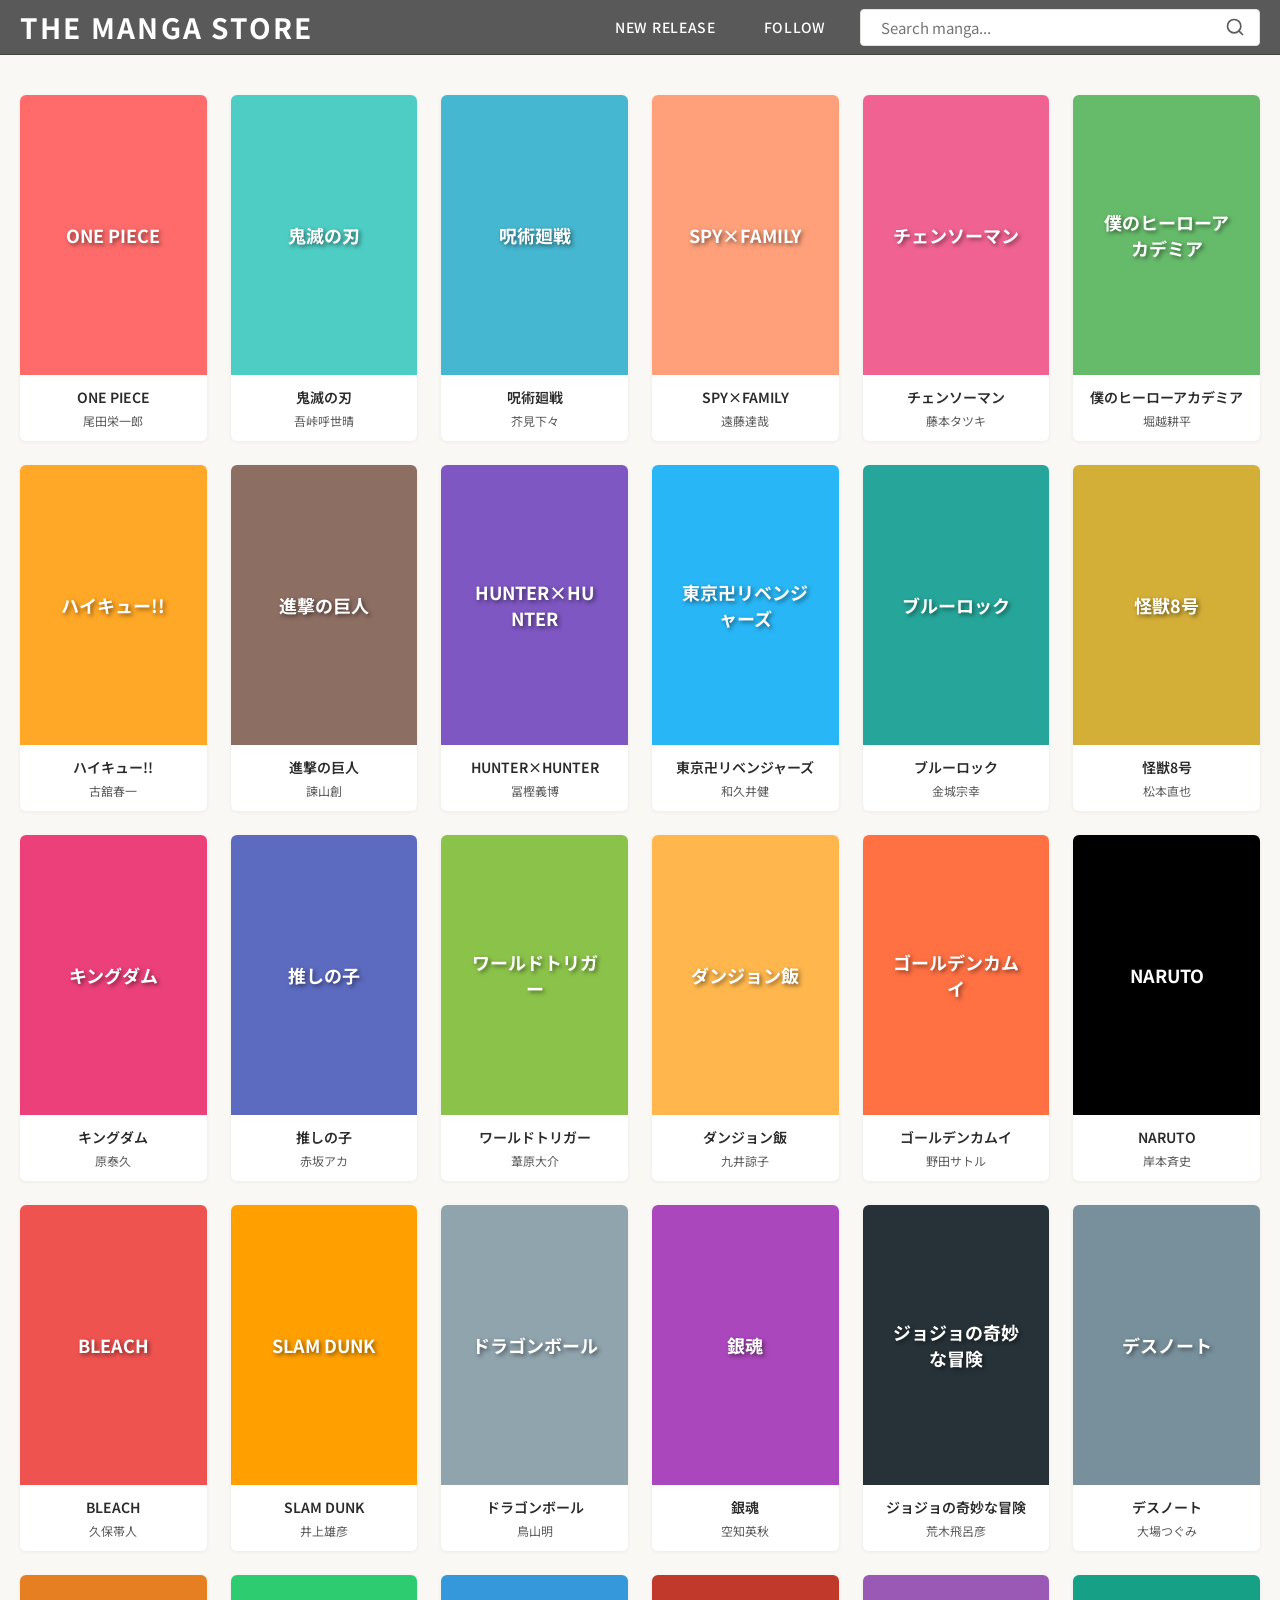
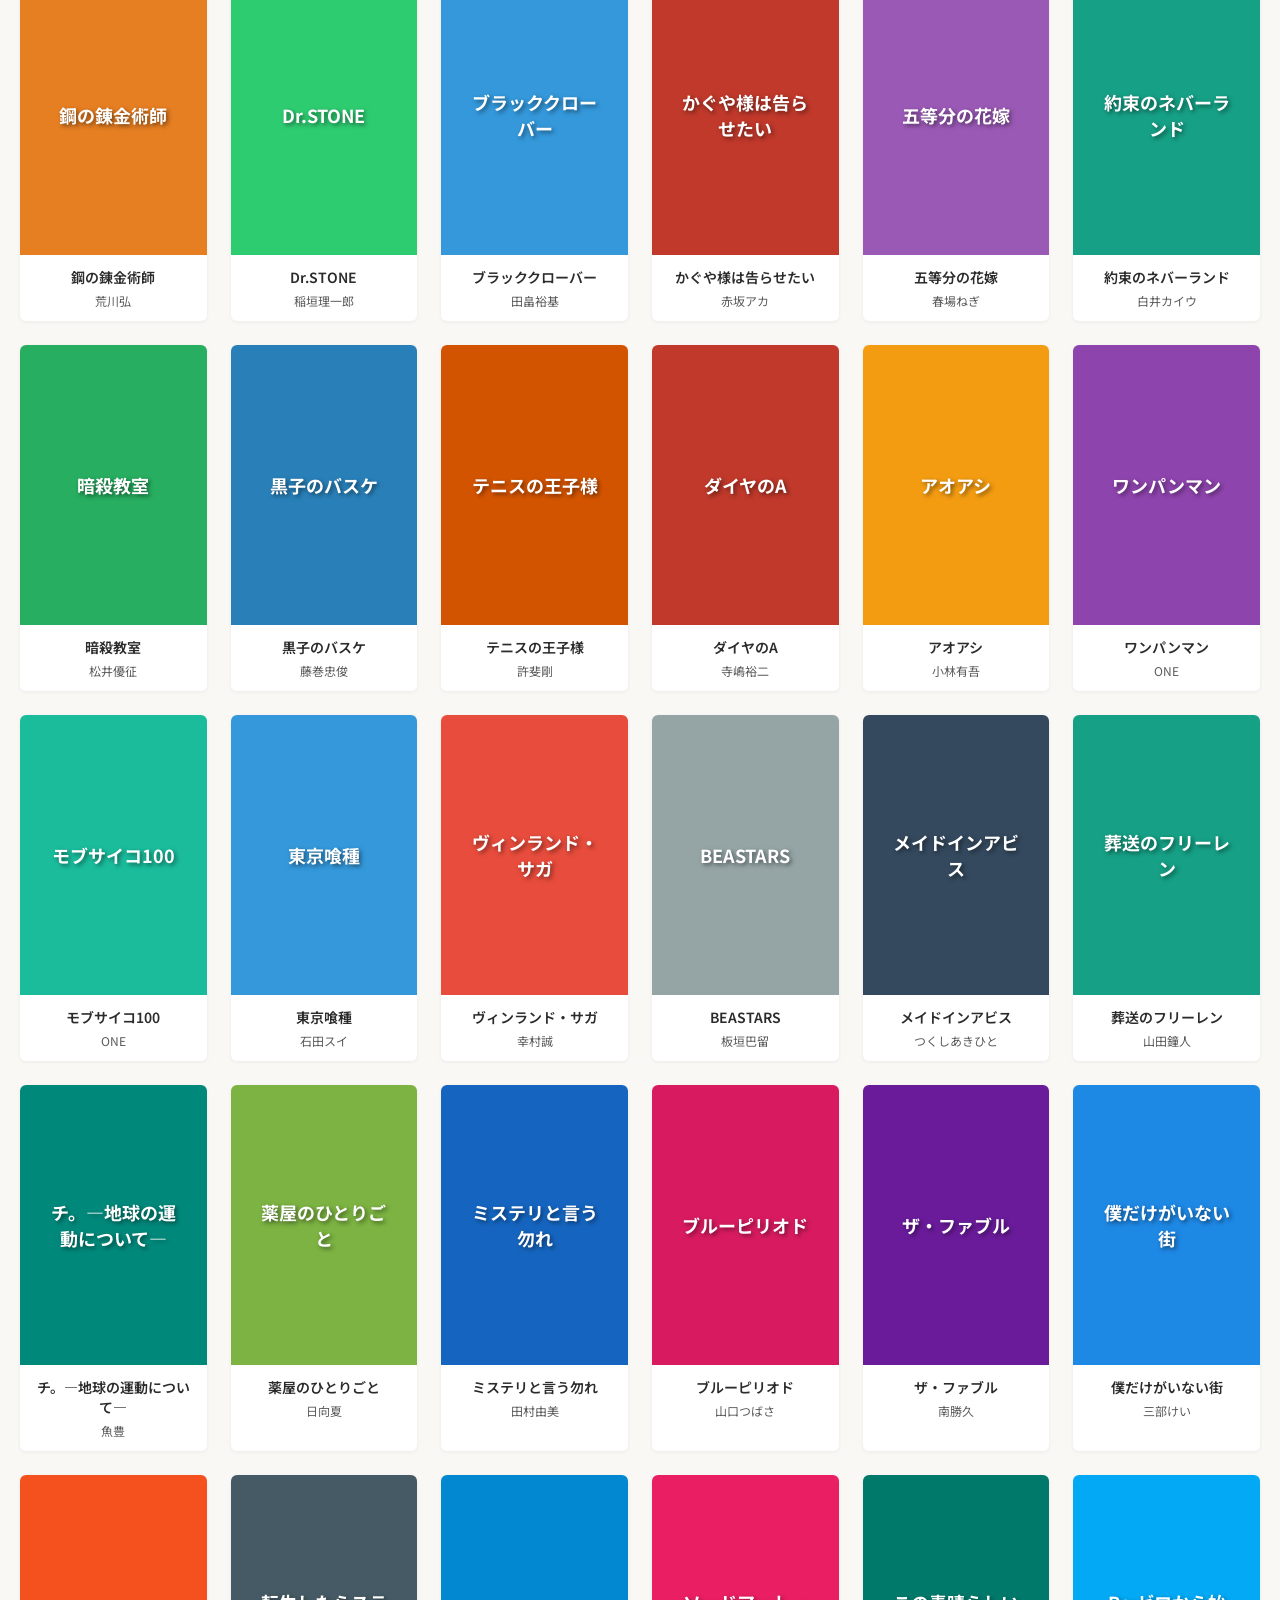
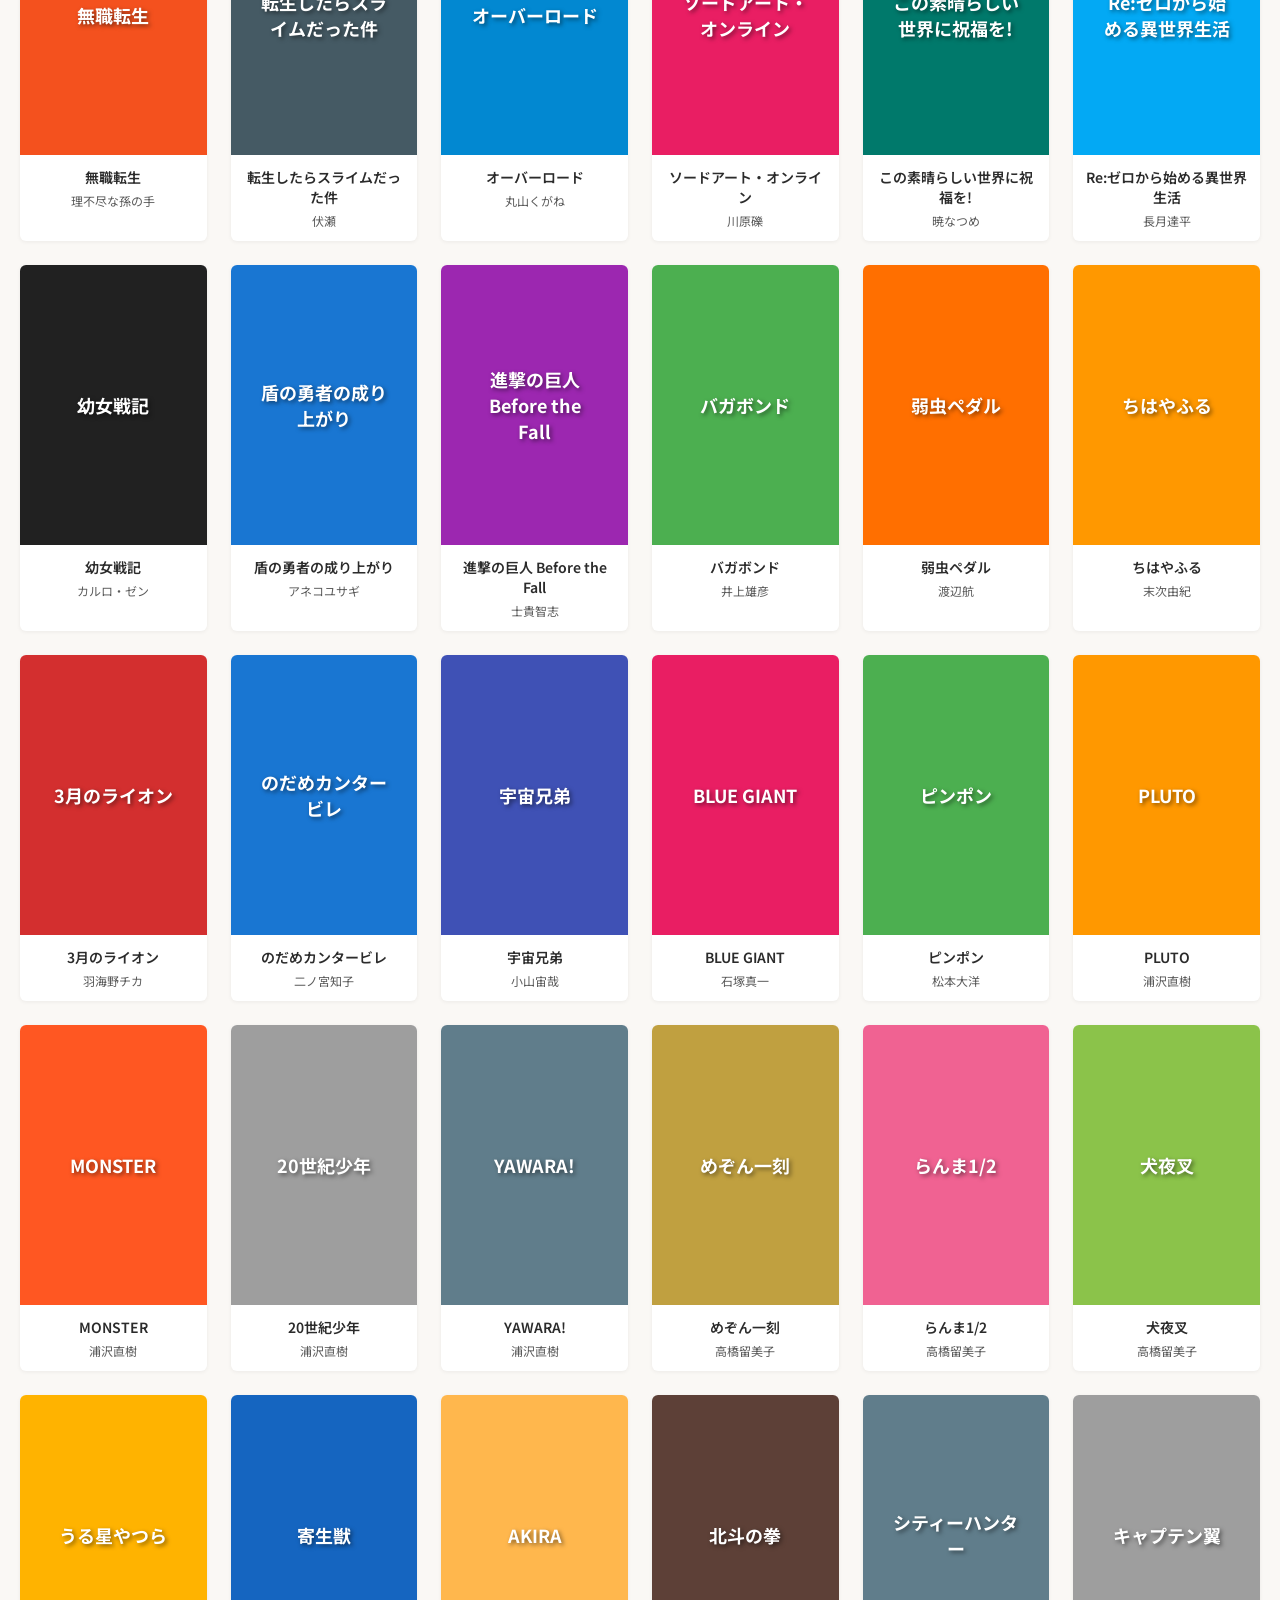
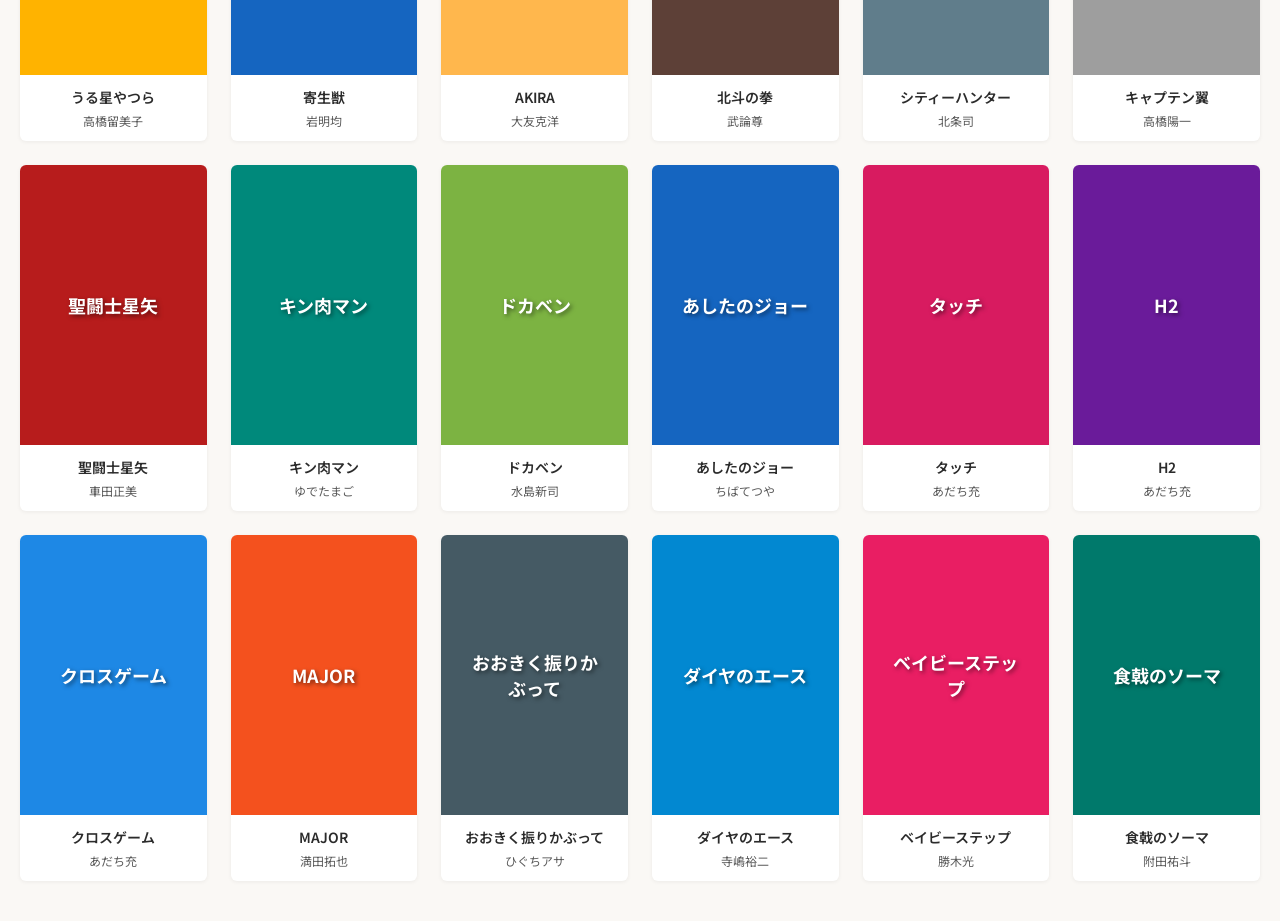
==== index.html @ d0cebe24 "Vercelデプロイ対応 & 楽天ブックスAPI統合 - Vercelサーバーレス関数（api/search.js, api/books.js）で楽天APIプロキシを実装 - rakuten-adap" ====
<!DOCTYPE html>
<html lang="ja">
<head>
    <meta charset="UTF-8">
    <meta name="viewport" content="width=device-width, initial-scale=1.0">
    <title>THE MANGA STORE</title>
    <link rel="icon" type="image/png" href="favicon.png">
    <link rel="preconnect" href="https://fonts.googleapis.com">
    <link rel="preconnect" href="https://fonts.gstatic.com" crossorigin>
    <link href="https://fonts.googleapis.com/css2?family=Inter:wght@400;500;600;700&family=Playfair+Display:wght@400;600;700&family=Crimson+Pro:wght@400;600;700&family=Noto+Sans+JP:wght@300;400;500;700&display=swap" rel="stylesheet">
    <link rel="stylesheet" href="style.css">
    <script src="manga-data.js"></script>
    <script src="rakuten-adapter.js"></script>
    <script src="script.js"></script>
</head>
<body>
    <!-- ヘッダー -->
    <header>
        <div class="header-container">
            <h1>THE MANGA STORE</h1>
            <nav class="header-nav">
                <a href="new-releases.html" class="nav-link">New Release</a>
                <a href="follow.html" class="nav-link follow-link">Follow</a>
            </nav>
            <div class="search-box">
                <input type="text" placeholder="Search manga...">
                <button class="search-icon" aria-label="検索">
                    <svg xmlns="http://www.w3.org/2000/svg" width="20" height="20" viewBox="0 0 24 24" fill="none" stroke="currentColor" stroke-width="2" stroke-linecap="round" stroke-linejoin="round">
                        <circle cx="11" cy="11" r="8"></circle>
                        <path d="m21 21-4.35-4.35"></path>
                    </svg>
                </button>
            </div>
        </div>
    </header>

    <!-- メインコンテンツ -->
    <main>
        <div class="manga-grid">
            <!-- JavaScriptで動的に漫画が表示されます -->
        </div>
        <div id="pagination" class="pagination" style="display: none;">
            <!-- JavaScriptで動的に生成 -->
        </div>
    </main>
</body>
</html>
---- style.css ----
/* アルファベットのみInter/Crimson Pro、数字・日本語はNoto Sans JP */
@font-face {
    font-family: 'Inter-Alpha';
    src: local('Inter');
    unicode-range: U+0041-005A, U+0061-007A; /* A-Z, a-z */
}

@font-face {
    font-family: 'CrimsonPro-Alpha';
    src: local('Crimson Pro');
    unicode-range: U+0041-005A, U+0061-007A; /* A-Z, a-z */
}

/* === CSS Variables === */
:root {
    --color-header: #595959;
    --color-bg: #FAF8F5;
    --color-card: #FFFFFF;
    --color-text: #2B2B2B;
    --color-text-sub: #5A5A5A;
    --color-link: #366251;
    --color-border: #E5E1DC;
    --color-heart: #9B6B6B;
    --color-rakuten: #8B6B5C;
    --color-amazon: #A68A6F;
    --color-badge: #9B6B6B;
    --font-logo: 'Playfair Display', serif;
    --font-heading: 'CrimsonPro-Alpha', 'Noto Sans JP', serif;
    --font-body: 'Noto Sans JP', 'Hiragino Sans', 'Meiryo', sans-serif;
}

* {
    margin: 0;
    padding: 0;
    box-sizing: border-box;
}

body {
    font-family: var(--font-body);
    background-color: var(--color-bg);
    color: var(--color-text);
}

/* ヘッダー */
header {
    background-color: var(--color-header);
    padding: 7px 0;
    box-shadow: none;
    border-bottom: 1px solid #444;
    position: sticky;
    top: 0;
    z-index: 100;
}

.header-container {
    max-width: 1400px;
    margin: 0 auto;
    padding: 0 20px;
    display: flex;
    align-items: center;
    gap: 20px;
}

header h1 {
    color: white;
    font-size: 28px;
    font-weight: 700;
    margin-right: auto;
    font-family: 'Inter-Alpha', 'Noto Sans JP', sans-serif;
    letter-spacing: 0.08em;
}

header h1 a {
    color: white;
    text-decoration: none;
}

/* ヘッダーナビゲーション */
.header-nav {
    display: flex;
    gap: 20px;
}

.nav-link {
    color: white;
    text-decoration: none;
    padding: 6px 14px;
    border-radius: 4px;
    transition: all 0.3s;
    font-size: 14px;
    font-weight: 500;
    letter-spacing: 0.05em;
    font-family: 'Inter-Alpha', 'Noto Sans JP', sans-serif;
    text-transform: uppercase;
}

.nav-link:hover {
    color: white;
    opacity: 0.7;
}

/* 検索ボックス */
.search-box {
    position: relative;
    display: flex;
    align-items: center;
}

.search-box input {
    padding: 7px 45px 7px 20px;
    width: 400px;
    border: 1px solid var(--color-border);
    border-radius: 4px;
    font-size: 15px;
    font-family: 'Inter-Alpha', 'Noto Sans JP', sans-serif;
    background-color: var(--color-card);
    transition: border-color 0.3s;
}

.search-box input:focus {
    outline: none;
    border-color: var(--color-header);
}

.search-box .search-icon {
    position: absolute;
    right: 10px;
    background: transparent;
    border: none;
    cursor: pointer;
    padding: 5px;
    display: flex;
    align-items: center;
    justify-content: center;
    transition: opacity 0.3s;
}

.search-box .search-icon:hover {
    opacity: 0.7;
}

.search-box .search-icon svg {
    stroke: var(--color-text-sub);
}

/* メインコンテンツ */
main {
    max-width: 1400px;
    margin: 40px auto;
    padding: 0 20px;
}

/* 漫画グリッド */
.manga-grid {
    display: grid;
    grid-template-columns: repeat(6, 1fr);
    gap: 24px;
}

.manga-item {
    overflow: hidden;
    transition: transform 0.3s, box-shadow 0.3s;
    cursor: pointer;
    background-color: var(--color-card);
    border-radius: 6px;
    box-shadow: 0 1px 4px rgba(0,0,0,0.06);
}

.manga-item:hover {
    transform: translateY(-4px);
    box-shadow: 0 8px 24px rgba(0,0,0,0.1);
}

.manga-item img {
    width: 100%;
    height: 280px;
    object-fit: cover;
    display: block;
}

.manga-placeholder {
    width: 100%;
    height: 280px;
    display: flex;
    align-items: center;
    justify-content: center;
    position: relative;
    overflow: hidden;
}

.manga-placeholder {
    background: linear-gradient(135deg, var(--bg-color) 0%, var(--bg-color) 100%);
}

.manga-placeholder-text {
    color: white;
    font-size: 18px;
    font-weight: bold;
    text-align: center;
    padding: 20px;
    text-shadow: 2px 2px 4px rgba(0,0,0,0.5);
    word-wrap: break-word;
    max-width: 90%;
}

.manga-item h3 {
    padding: 12px 12px 5px 12px;
    font-size: 14px;
    text-align: center;
    color: var(--color-text);
    margin-bottom: 0;
    font-family: var(--font-heading);
    font-weight: 600;
}

.manga-item .author {
    padding: 0 12px 12px 12px;
    font-size: 12px;
    text-align: center;
    color: var(--color-text-sub);
    margin: 0;
}

/* レスポンシブデザイン */
@media (max-width: 1200px) {
    .manga-grid {
        grid-template-columns: repeat(4, 1fr);
    }
}

@media (max-width: 768px) {
    .manga-grid {
        grid-template-columns: repeat(3, 1fr);
    }

    .search-box input {
        width: 250px;
    }
}

@media (max-width: 480px) {
    .manga-grid {
        grid-template-columns: repeat(2, 1fr);
    }

    .header-container {
        flex-direction: column;
        gap: 15px;
    }

    .search-box {
        width: 100%;
    }

    .search-box input {
        width: 100%;
    }
}

/* スケルトンUI */
.manga-item.skeleton {
    pointer-events: none;
}

.skeleton-image {
    width: 100%;
    height: 280px;
    background: linear-gradient(90deg, #eee 25%, #e0e0e0 50%, #eee 75%);
    background-size: 200% 100%;
    animation: skeleton-loading 1.5s infinite;
}

.skeleton-title {
    height: 16px;
    margin: 12px 12px 8px 12px;
    background: linear-gradient(90deg, #eee 25%, #e0e0e0 50%, #eee 75%);
    background-size: 200% 100%;
    animation: skeleton-loading 1.5s infinite;
    border-radius: 3px;
}

.skeleton-author {
    height: 12px;
    margin: 0 24px 12px 24px;
    background: linear-gradient(90deg, #eee 25%, #e0e0e0 50%, #eee 75%);
    background-size: 200% 100%;
    animation: skeleton-loading 1.5s infinite;
    border-radius: 3px;
}

@keyframes skeleton-loading {
    0% { background-position: 200% 0; }
    100% { background-position: -200% 0; }
}

/* ページネーション */
.pagination {
    display: flex;
    justify-content: center;
    align-items: center;
    gap: 20px;
    margin-top: 40px;
    padding: 20px 0;
}

.page-btn {
    padding: 10px 24px;
    border: 1px solid var(--color-border);
    background-color: var(--color-card);
    color: var(--color-text);
    border-radius: 4px;
    cursor: pointer;
    font-size: 14px;
    font-family: var(--font-body);
    transition: all 0.3s;
}

.page-btn:hover:not(:disabled) {
    background-color: var(--color-header);
    color: white;
    border-color: var(--color-header);
}

.page-btn:disabled {
    opacity: 0.4;
    cursor: not-allowed;
}

.page-info {
    font-size: 14px;
    color: var(--color-text-sub);
    font-weight: 500;
}
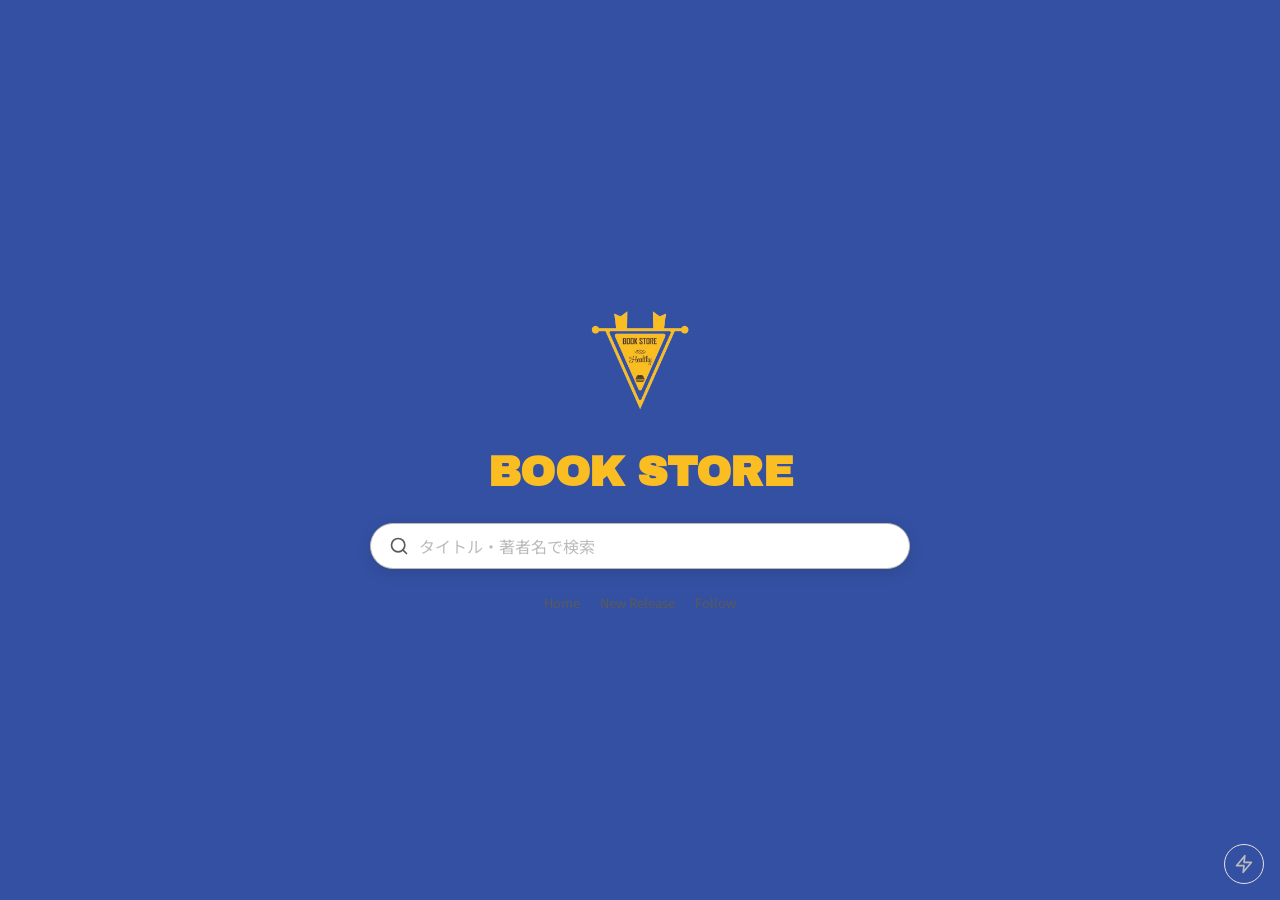
==== commit a0a039ed: "Initial commit: book-site" ====
--- a/index.html
+++ b/index.html
@@ -2,46 +2,61 @@
 <html lang="ja">
 <head>
     <meta charset="UTF-8">
-    <meta name="viewport" content="width=device-width, initial-scale=1.0">
-    <title>THE MANGA STORE</title>
+    <meta name="viewport" content="width=device-width, initial-scale=1.0, maximum-scale=1.0, user-scalable=no">
+    <title>Book Store</title>
     <link rel="icon" type="image/png" href="favicon.png">
+    <link rel="manifest" href="/manifest.json">
+    <meta name="theme-color" content="#FFFFFF">
+    <meta name="apple-mobile-web-app-capable" content="yes">
+    <meta name="apple-mobile-web-app-status-bar-style" content="default">
+    <link rel="apple-touch-icon" href="/favicon.png">
     <link rel="preconnect" href="https://fonts.googleapis.com">
     <link rel="preconnect" href="https://fonts.gstatic.com" crossorigin>
-    <link href="https://fonts.googleapis.com/css2?family=Inter:wght@400;500;600;700&family=Playfair+Display:wght@400;600;700&family=Crimson+Pro:wght@400;600;700&family=Noto+Sans+JP:wght@300;400;500;700&display=swap" rel="stylesheet">
+    <link href="https://fonts.googleapis.com/css2?family=Archivo+Black&family=Inter:wght@400;500;600;700&family=Playfair+Display:wght@400;600;700&family=Crimson+Pro:wght@400;600;700&family=Noto+Sans+JP:wght@300;400;500;700&display=swap" rel="stylesheet">
     <link rel="stylesheet" href="style.css">
-    <script src="manga-data.js"></script>
+    <link rel="stylesheet" href="search.css">
     <script src="rakuten-adapter.js"></script>
-    <script src="script.js"></script>
+    <script src="lightning.js" defer></script>
+    <script src="search.js" defer></script>
 </head>
 <body>
-    <!-- ヘッダー -->
-    <header>
-        <div class="header-container">
-            <h1>THE MANGA STORE</h1>
-            <nav class="header-nav">
-                <a href="new-releases.html" class="nav-link">New Release</a>
-                <a href="follow.html" class="nav-link follow-link">Follow</a>
-            </nav>
-            <div class="search-box">
-                <input type="text" placeholder="Search manga...">
-                <button class="search-icon" aria-label="検索">
-                    <svg xmlns="http://www.w3.org/2000/svg" width="20" height="20" viewBox="0 0 24 24" fill="none" stroke="currentColor" stroke-width="2" stroke-linecap="round" stroke-linejoin="round">
-                        <circle cx="11" cy="11" r="8"></circle>
-                        <path d="m21 21-4.35-4.35"></path>
+    <div class="search-page" id="searchPage">
+        <!-- 雷オンオフボタン -->
+        <button id="lightningToggle" class="lightning-toggle" aria-label="雷エフェクト切替">
+            <svg width="20" height="20" viewBox="0 0 24 24" fill="none" stroke="currentColor" stroke-width="2" stroke-linecap="round" stroke-linejoin="round"><polygon points="13 2 3 14 12 14 11 22 21 10 12 10 13 2"/></svg>
+        </button>
+        <!-- 雷エフェクト -->
+        <canvas id="lightningCanvas" class="lightning-canvas"></canvas>
+        <!-- 中央ロゴ・検索エリア -->
+        <div class="search-center" id="searchCenter">
+            <a href="home.html" class="search-logo">
+                <img src="logo-top.png" alt="Book Store Logo">
+            </a>
+            <h1 class="search-title">Book Store</h1>
+            <form class="search-form" id="searchForm" autocomplete="off">
+                <div class="search-bar">
+                    <svg class="search-icon" width="20" height="20" viewBox="0 0 24 24" fill="none" stroke="currentColor" stroke-width="2" stroke-linecap="round" stroke-linejoin="round">
+                        <circle cx="11" cy="11" r="8"/><line x1="21" y1="21" x2="16.65" y2="16.65"/>
                     </svg>
-                </button>
+                    <input type="text" id="searchInput" placeholder="タイトル・著者名で検索" autofocus>
+                    <button type="button" class="search-clear" id="searchClear" hidden>&times;</button>
+                </div>
+            </form>
+            <div class="search-nav">
+                <a href="home.html">Home</a>
+                <a href="new-releases.html">New Release</a>
+                <a href="follow.html">Follow</a>
             </div>
         </div>
-    </header>
 
-    <!-- メインコンテンツ -->
-    <main>
-        <div class="manga-grid">
-            <!-- JavaScriptで動的に漫画が表示されます -->
+        <!-- 検索結果エリア -->
+        <div class="search-results" id="searchResults" hidden>
+            <div class="results-info" id="resultsInfo"></div>
+            <div class="book-grid" id="resultsGrid"></div>
+            <div class="results-loading" id="resultsLoading" hidden>
+                <div class="spinner"></div>
+            </div>
         </div>
-        <div id="pagination" class="pagination" style="display: none;">
-            <!-- JavaScriptで動的に生成 -->
-        </div>
-    </main>
+    </div>
 </body>
 </html>
--- a/style.css
+++ b/style.css
@@ -13,8 +13,8 @@
 
 /* === CSS Variables === */
 :root {
-    --color-header: #595959;
-    --color-bg: #FAF8F5;
+    --color-header: #FFFFFF;
+    --color-bg: #FFFFFF;
     --color-card: #FFFFFF;
     --color-text: #2B2B2B;
     --color-text-sub: #5A5A5A;
@@ -46,7 +46,7 @@
     background-color: var(--color-header);
     padding: 7px 0;
     box-shadow: none;
-    border-bottom: 1px solid #444;
+    border-bottom: none;
     position: sticky;
     top: 0;
     z-index: 100;
@@ -61,42 +61,77 @@
     gap: 20px;
 }
 
+
+.header-logo {
+    display: flex;
+    align-items: center;
+    flex-shrink: 0;
+    margin-right: -14px;
+}
+
+/* ヘッダーロゴ（位置調整は.header-container直後で定義） */
+
+.header-logo-img {
+    height: 28px;
+    width: 28px;
+    object-fit: contain;
+    border-radius: 0;
+}
+
 header h1 {
-    color: white;
+    color: #3450A2;
     font-size: 28px;
-    font-weight: 700;
+    font-weight: 900;
     margin-right: auto;
-    font-family: 'Inter-Alpha', 'Noto Sans JP', sans-serif;
-    letter-spacing: 0.08em;
+    font-family: 'Archivo Black', 'Inter', 'Noto Sans JP', sans-serif;
+    letter-spacing: -0.01em;
+    text-transform: uppercase;
+    position: relative;
+    top: -2px;
 }
 
 header h1 a {
-    color: white;
+    color: #3450A2;
     text-decoration: none;
 }
 
 /* ヘッダーナビゲーション */
 .header-nav {
     display: flex;
-    gap: 20px;
+    gap: 4px;
 }
 
 .nav-link {
-    color: white;
+    display: inline-flex;
+    align-items: center;
+    gap: 5px;
+    color: #2B2B2B;
     text-decoration: none;
     padding: 6px 14px;
-    border-radius: 4px;
-    transition: all 0.3s;
-    font-size: 14px;
+    border-radius: 6px;
+    border: none;
+    transition: all 0.2s ease;
+    font-size: 13px;
     font-weight: 500;
-    letter-spacing: 0.05em;
+    letter-spacing: 0.02em;
     font-family: 'Inter-Alpha', 'Noto Sans JP', sans-serif;
     text-transform: uppercase;
+    background: transparent;
+    position: relative;
 }
 
 .nav-link:hover {
-    color: white;
-    opacity: 0.7;
+    color: #2B2B2B;
+    background: #F0EEEB;
+}
+
+.nav-link svg {
+    opacity: 0.75;
+    transition: opacity 0.2s ease;
+}
+
+.nav-link:hover svg {
+    opacity: 0.85;
 }
 
 /* 検索ボックス */
@@ -108,7 +143,7 @@
 
 .search-box input {
     padding: 7px 45px 7px 20px;
-    width: 400px;
+    width: 300px;
     border: 1px solid var(--color-border);
     border-radius: 4px;
     font-size: 15px;
@@ -119,7 +154,7 @@
 
 .search-box input:focus {
     outline: none;
-    border-color: var(--color-header);
+    border-color: var(--color-text);
 }
 
 .search-box .search-icon {
@@ -143,42 +178,162 @@
     stroke: var(--color-text-sub);
 }
 
+/* メインレイアウト（サイドバー + コンテンツ） */
+.main-layout {
+    max-width: 1400px;
+    margin: 0 auto;
+    padding: 32px 20px;
+    display: flex;
+    gap: 36px;
+}
+
+/* サイドバー */
+.sidebar {
+    width: 192px;
+    flex-shrink: 0;
+    position: sticky;
+    top: 64px;
+    align-self: flex-start;
+    max-height: calc(100vh - 80px);
+    overflow-y: auto;
+    padding: 8px 0;
+}
+
+.sidebar-nav {
+    display: flex;
+    flex-direction: column;
+    gap: 8px;
+}
+
+.sidebar-section {
+    padding-bottom: 8px;
+}
+
+.sidebar-section + .sidebar-section {
+    padding-top: 8px;
+    border-top: 1px solid var(--color-border);
+}
+
+.sidebar-heading {
+    display: flex;
+    align-items: center;
+    gap: 6px;
+    font-size: 10px;
+    font-weight: 600;
+    color: #2B2B2B;
+    text-transform: uppercase;
+    letter-spacing: 0.12em;
+    margin-bottom: 6px;
+    padding: 0 10px;
+    font-family: 'Archivo Black', 'Inter', 'Noto Sans JP', sans-serif;
+}
+
+.sidebar-heading svg {
+    display: none;
+}
+
+.sidebar-list {
+    list-style: none;
+    display: flex;
+    flex-direction: column;
+    gap: 1px;
+}
+
+.sidebar-link {
+    display: flex;
+    align-items: center;
+    gap: 8px;
+    padding: 8px 10px;
+    color: #2B2B2B;
+    text-decoration: none;
+    font-size: 13px;
+    font-weight: 400;
+    border-radius: 6px;
+    transition: all 0.15s ease;
+    position: relative;
+}
+
+.sidebar-link svg {
+    display: none;
+}
+
+.sidebar-link:hover {
+    background-color: rgba(0, 0, 0, 0.035);
+    color: var(--color-text);
+}
+
+.sidebar-link:hover svg {
+    opacity: 0.7;
+}
+
+.sidebar-link.active {
+    background-color: var(--color-text);
+    color: #fff;
+    font-weight: 500;
+}
+
+.sidebar-link.active svg {
+    opacity: 0.9;
+    stroke: #fff;
+}
+
+.sidebar-link.active .sidebar-dot {
+    box-shadow: 0 0 0 2px rgba(255,255,255,0.3);
+}
+
+/* 出版社カラードット */
+.sidebar-dot {
+    width: 8px;
+    height: 8px;
+    border-radius: 50%;
+    background-color: var(--dot-color);
+    flex-shrink: 0;
+    transition: transform 0.15s ease;
+}
+
+.sidebar-link:hover .sidebar-dot {
+    transform: scale(1.25);
+}
+
 /* メインコンテンツ */
 main {
-    max-width: 1400px;
-    margin: 40px auto;
-    padding: 0 20px;
+    flex: 1;
+    min-width: 0;
 }
 
 /* 漫画グリッド */
-.manga-grid {
+.book-grid {
     display: grid;
     grid-template-columns: repeat(6, 1fr);
-    gap: 24px;
-}
-
-.manga-item {
+    gap: 40px 24px;
+}
+
+.book-item {
     overflow: hidden;
     transition: transform 0.3s, box-shadow 0.3s;
     cursor: pointer;
     background-color: var(--color-card);
     border-radius: 6px;
     box-shadow: 0 1px 4px rgba(0,0,0,0.06);
-}
-
-.manga-item:hover {
+    display: flex;
+    flex-direction: column;
+}
+
+.book-item:hover {
     transform: translateY(-4px);
     box-shadow: 0 8px 24px rgba(0,0,0,0.1);
 }
 
-.manga-item img {
+.book-item img {
     width: 100%;
-    height: 280px;
-    object-fit: cover;
+    height: 240px;
+    object-fit: contain;
+    object-position: bottom;
     display: block;
-}
-
-.manga-placeholder {
+    flex-shrink: 0;
+}
+
+.book-placeholder {
     width: 100%;
     height: 280px;
     display: flex;
@@ -188,11 +343,11 @@
     overflow: hidden;
 }
 
-.manga-placeholder {
+.book-placeholder {
     background: linear-gradient(135deg, var(--bg-color) 0%, var(--bg-color) 100%);
 }
 
-.manga-placeholder-text {
+.book-placeholder-text {
     color: white;
     font-size: 18px;
     font-weight: bold;
@@ -203,18 +358,61 @@
     max-width: 90%;
 }
 
-.manga-item h3 {
-    padding: 12px 12px 5px 12px;
+/* 表紙画像がない場合のデザインプレースホルダー */
+.book-cover-placeholder {
+    width: 100%;
+    position: relative;
+    display: flex;
+    align-items: center;
+    justify-content: center;
+    overflow: hidden;
+    border-bottom: 1px solid rgba(0,0,0,0.08);
+}
+
+.book-cover-placeholder .cover-spine {
+    position: absolute;
+    left: 0;
+    top: 0;
+    bottom: 0;
+    width: 6px;
+    background: rgba(0,0,0,0.2);
+}
+
+.book-cover-placeholder .cover-content {
+    padding: 24px 16px;
+    text-align: center;
+    z-index: 1;
+}
+
+.book-cover-placeholder .cover-title {
+    color: white;
+    font-size: 16px;
+    font-weight: 700;
+    line-height: 1.5;
+    text-shadow: 1px 1px 3px rgba(0,0,0,0.4);
+    word-break: break-word;
+    font-family: var(--font-heading);
+}
+
+.book-cover-placeholder .cover-author {
+    color: rgba(255,255,255,0.85);
+    font-size: 12px;
+    margin-top: 10px;
+    text-shadow: 1px 1px 2px rgba(0,0,0,0.3);
+}
+
+.book-item h3 {
+    padding: 4px 8px 2px 8px;
     font-size: 14px;
+    font-weight: 400;
     text-align: center;
     color: var(--color-text);
     margin-bottom: 0;
     font-family: var(--font-heading);
-    font-weight: 600;
-}
-
-.manga-item .author {
-    padding: 0 12px 12px 12px;
+}
+
+.book-item .author {
+    padding: 0 8px 6px 8px;
     font-size: 12px;
     text-align: center;
     color: var(--color-text-sub);
@@ -223,33 +421,80 @@
 
 /* レスポンシブデザイン */
 @media (max-width: 1200px) {
-    .manga-grid {
+    .book-grid {
         grid-template-columns: repeat(4, 1fr);
     }
 }
 
+@media (max-width: 900px) {
+    .book-grid {
+        grid-template-columns: repeat(3, 1fr);
+    }
+
+    .sidebar {
+        width: 160px;
+    }
+}
+
 @media (max-width: 768px) {
-    .manga-grid {
+    .book-grid {
         grid-template-columns: repeat(3, 1fr);
+        gap: 12px;
+    }
+
+    .book-item img {
+        height: auto;
+        object-fit: cover;
+        object-position: center;
+    }
+
+    .book-placeholder,
+    .book-cover-placeholder {
+        height: auto;
+        aspect-ratio: 2 / 3;
+    }
+
+    .skeleton-image {
+        height: auto;
+        aspect-ratio: 2 / 3;
     }
 
     .search-box input {
         width: 250px;
     }
+
+    .sidebar {
+        display: none;
+    }
+
+    .main-layout {
+        padding: 24px 16px;
+    }
 }
 
 @media (max-width: 480px) {
-    .manga-grid {
-        grid-template-columns: repeat(2, 1fr);
-    }
-
     .header-container {
-        flex-direction: column;
-        gap: 15px;
+        flex-wrap: wrap;
+        gap: 8px;
+        padding: 0 12px;
+    }
+
+    header h1 {
+        display: none;
+    }
+
+    .header-nav {
+        margin-left: auto;
+    }
+
+    .nav-link {
+        font-size: 11px;
+        padding: 4px 8px;
     }
 
     .search-box {
         width: 100%;
+        order: 10;
     }
 
     .search-box input {
@@ -258,7 +503,7 @@
 }
 
 /* スケルトンUI */
-.manga-item.skeleton {
+.book-item.skeleton {
     pointer-events: none;
 }
 
@@ -291,6 +536,135 @@
 @keyframes skeleton-loading {
     0% { background-position: 200% 0; }
     100% { background-position: -200% 0; }
+}
+
+/* 売れ筋ランキングセクション */
+.ranking-section {
+    padding: 32px 24px;
+    margin: 16px -24px;
+    background: transparent;
+    border-top: 1px solid var(--color-border);
+    border-bottom: 1px solid var(--color-border);
+}
+
+.ranking-header {
+    margin-bottom: 20px;
+}
+
+.ranking-title {
+    font-size: 18px;
+    font-weight: 700;
+    color: var(--color-text);
+    font-family: var(--font-heading);
+    letter-spacing: 0.02em;
+}
+
+.ranking-grid {
+    display: grid;
+    grid-template-columns: repeat(5, 1fr);
+    gap: 24px;
+}
+
+.ranking-item {
+    cursor: pointer;
+    display: flex;
+    flex-direction: column;
+    position: relative;
+}
+
+.ranking-item:hover .ranking-card {
+    transform: translateY(-3px);
+}
+
+.ranking-card {
+    background: transparent;
+    overflow: hidden;
+    display: flex;
+    flex-direction: column;
+    transition: transform 0.2s ease;
+}
+
+.ranking-number {
+    position: absolute;
+    left: 0;
+    top: 0;
+    font-size: 32px;
+    font-weight: 400;
+    color: #fff;
+    line-height: 1;
+    font-family: 'Bebas Neue', sans-serif;
+    user-select: none;
+    background: rgba(0, 0, 0, 0.55);
+    padding: 4px 8px;
+    border-radius: 4px 0 6px 0;
+    z-index: 1;
+}
+
+.ranking-card img {
+    width: 100%;
+    height: 240px;
+    object-fit: contain;
+    object-position: bottom;
+    display: block;
+    flex-shrink: 0;
+    border-radius: 4px;
+}
+
+.ranking-card .book-cover-placeholder {
+    height: 240px;
+    border-radius: 4px;
+}
+
+.ranking-card h3 {
+    padding: 8px 4px 2px 4px;
+    font-size: 13px;
+    font-weight: 400;
+    text-align: center;
+    color: var(--color-text);
+    font-family: var(--font-body);
+    line-height: 1.4;
+}
+
+.ranking-card .author {
+    padding: 0 8px 6px 8px;
+    font-size: 12px;
+    text-align: center;
+    color: var(--color-text-sub);
+    margin: 0;
+}
+
+@media (max-width: 900px) {
+    .ranking-grid {
+        grid-template-columns: repeat(3, 1fr);
+    }
+
+    /* 4位・5位を非表示 */
+    .ranking-item:nth-child(n+4) {
+        display: none;
+    }
+}
+
+@media (max-width: 480px) {
+    .ranking-grid {
+        grid-template-columns: repeat(3, 1fr);
+        gap: 12px;
+    }
+
+    .ranking-card img {
+        height: auto;
+        aspect-ratio: 2 / 3;
+        object-fit: cover;
+        object-position: center;
+    }
+
+    .ranking-card .book-cover-placeholder {
+        height: auto;
+        aspect-ratio: 2 / 3;
+    }
+
+    .ranking-number {
+        font-size: 26px;
+    }
 }
 
 /* ページネーション */
@@ -316,9 +690,9 @@
 }
 
 .page-btn:hover:not(:disabled) {
-    background-color: var(--color-header);
+    background-color: var(--color-text);
     color: white;
-    border-color: var(--color-header);
+    border-color: var(--color-text);
 }
 
 .page-btn:disabled {
@@ -331,3 +705,63 @@
     color: var(--color-text-sub);
     font-weight: 500;
 }
+
+/* ボトムナビゲーション（アプリ用） */
+.bottom-nav {
+    display: none;
+}
+
+@media (max-width: 1024px) {
+    .bottom-nav {
+        display: flex;
+        position: fixed;
+        bottom: 0;
+        left: 0;
+        right: 0;
+        background: var(--color-header);
+        border-top: 1px solid var(--color-border);
+        z-index: 200;
+        padding: 6px 0;
+        padding-bottom: max(6px, env(safe-area-inset-bottom));
+        justify-content: space-around;
+        align-items: center;
+    }
+
+    .bottom-nav-item {
+        display: flex;
+        flex-direction: column;
+        align-items: center;
+        gap: 2px;
+        text-decoration: none;
+        color: var(--color-text-sub);
+        font-size: 10px;
+        font-family: var(--font-body);
+        padding: 4px 12px;
+        border-radius: 8px;
+        transition: color 0.2s;
+        -webkit-tap-highlight-color: transparent;
+    }
+
+    .bottom-nav-item svg {
+        opacity: 0.5;
+        transition: opacity 0.2s;
+    }
+
+    .bottom-nav-item.active {
+        color: var(--color-text);
+    }
+
+    .bottom-nav-item.active svg {
+        opacity: 1;
+    }
+
+    /* ボトムナビ分の余白 */
+    body {
+        padding-bottom: 64px;
+    }
+
+    /* ヘッダーのナビリンクを非表示（ボトムナビに移動） */
+    .header-nav {
+        display: none;
+    }
+}
--- a/search.css
+++ b/search.css
@@ -0,0 +1,248 @@
+/* 検索ページ専用スタイル */
+
+.search-page {
+    min-height: 100vh;
+    display: flex;
+    flex-direction: column;
+    align-items: center;
+    position: relative;
+    overflow: hidden;
+    background-color: #3450A2;
+}
+
+/* === 雷トグルボタン === */
+.lightning-toggle {
+    position: fixed;
+    bottom: 16px;
+    right: 16px;
+    z-index: 10;
+    background: none;
+    border: 1.5px solid var(--color-border);
+    border-radius: 50%;
+    width: 40px;
+    height: 40px;
+    display: flex;
+    align-items: center;
+    justify-content: center;
+    cursor: pointer;
+    color: #bbb;
+    transition: color 0.2s, border-color 0.2s;
+    touch-action: manipulation;
+}
+
+.lightning-toggle.active {
+    color: #FABE23;
+    border-color: #FABE23;
+}
+
+/* === 雷エフェクト === */
+.lightning-canvas {
+    position: fixed;
+    top: 0;
+    left: 0;
+    width: 100%;
+    height: 100%;
+    pointer-events: none;
+    z-index: 0;
+}
+
+.search-page.has-results .lightning-canvas {
+    display: none;
+}
+
+/* === 中央エリア（初期状態） === */
+.search-center {
+    position: relative;
+    z-index: 1;
+    display: flex;
+    flex-direction: column;
+    align-items: center;
+    justify-content: center;
+    min-height: 100vh;
+    width: 100%;
+    transition: min-height 0.4s ease, padding 0.4s ease;
+}
+
+.search-center .search-logo img {
+    width: 140px;
+    height: 140px;
+    object-fit: cover;
+}
+
+.search-title {
+    font-family: 'Archivo Black', 'Inter', 'Noto Sans JP', sans-serif;
+    font-size: 42px;
+    font-weight: 900;
+    color: #FABE23;
+    margin: 16px 0 28px;
+    letter-spacing: -0.01em;
+    text-transform: uppercase;
+}
+
+/* === 検索バー === */
+.search-form {
+    width: 100%;
+    max-width: 580px;
+    padding: 0 20px;
+}
+
+.search-bar {
+    display: flex;
+    align-items: center;
+    background: var(--color-card);
+    border: 1px solid var(--color-border);
+    border-radius: 24px;
+    padding: 10px 18px;
+    box-shadow: 0 2px 8px rgba(0,0,0,0.06);
+    transition: box-shadow 0.2s, border-color 0.2s;
+}
+
+.search-bar:focus-within {
+    box-shadow: 0 4px 16px rgba(0,0,0,0.1);
+    border-color: #c0b8ae;
+}
+
+.search-icon {
+    color: var(--color-text-sub);
+    flex-shrink: 0;
+    margin-right: 10px;
+}
+
+.search-bar input {
+    flex: 1;
+    border: none;
+    outline: none;
+    font-size: 16px;
+    font-family: var(--font-body);
+    color: var(--color-text);
+    background: transparent;
+}
+
+.search-bar input::placeholder {
+    color: #bbb;
+}
+
+.search-clear {
+    background: none;
+    border: none;
+    font-size: 22px;
+    color: var(--color-text-sub);
+    cursor: pointer;
+    padding: 0 2px;
+    line-height: 1;
+}
+
+/* === ナビリンク === */
+.search-nav {
+    margin-top: 24px;
+    display: flex;
+    gap: 20px;
+}
+
+.search-nav a {
+    font-size: 13px;
+    color: var(--color-text-sub);
+    text-decoration: none;
+    font-family: var(--font-heading);
+}
+
+.search-nav a:hover,
+.search-nav a:active,
+.search-nav a:focus {
+    color: var(--color-text-sub);
+    text-decoration: none;
+    background: none;
+    opacity: 1;
+}
+
+/* === 検索後の状態 === */
+.search-page.has-results .search-center {
+    min-height: auto;
+    padding: 32px 0 0;
+}
+
+.search-page.has-results .search-logo img {
+    width: 48px;
+    height: 48px;
+    object-fit: cover;
+}
+
+.search-page.has-results .search-title {
+    font-size: 22px;
+    margin: 8px 0 16px;
+}
+
+.search-page.has-results .search-nav {
+    margin-top: 16px;
+}
+
+/* === 検索結果 === */
+.search-results {
+    width: 100%;
+    max-width: 1200px;
+    padding: 24px 32px 60px;
+    margin: 0 auto;
+}
+
+.results-info {
+    font-size: 13px;
+    color: var(--color-text-sub);
+    margin-bottom: 20px;
+    padding-left: 4px;
+}
+
+/* グリッドはstyle.cssの.book-gridを流用 */
+
+/* 検索結果のテキスト色（青背景で見やすく） */
+.search-results .book-item h3 {
+    color: #FABE23;
+}
+
+.search-results .book-item .author {
+    color: rgba(250, 190, 35, 0.7);
+}
+
+.search-results .results-info {
+    color: rgba(250, 190, 35, 0.8);
+}
+
+/* === ローディングスピナー === */
+.results-loading {
+    display: flex;
+    justify-content: center;
+    padding: 40px 0;
+}
+
+.spinner {
+    width: 32px;
+    height: 32px;
+    border: 3px solid var(--color-border);
+    border-top-color: var(--color-text-sub);
+    border-radius: 50%;
+    animation: spin 0.7s linear infinite;
+}
+
+@keyframes spin {
+    to { transform: rotate(360deg); }
+}
+
+/* === レスポンシブ === */
+@media (max-width: 768px) {
+    .search-title {
+        font-size: 28px;
+    }
+
+    .search-results {
+        padding: 16px 12px 40px;
+    }
+
+    .search-page.has-results .search-title {
+        font-size: 18px;
+        margin: 6px 0 12px;
+    }
+
+    .search-page.has-results .search-logo img {
+        width: 36px;
+        height: 36px;
+    }
+}
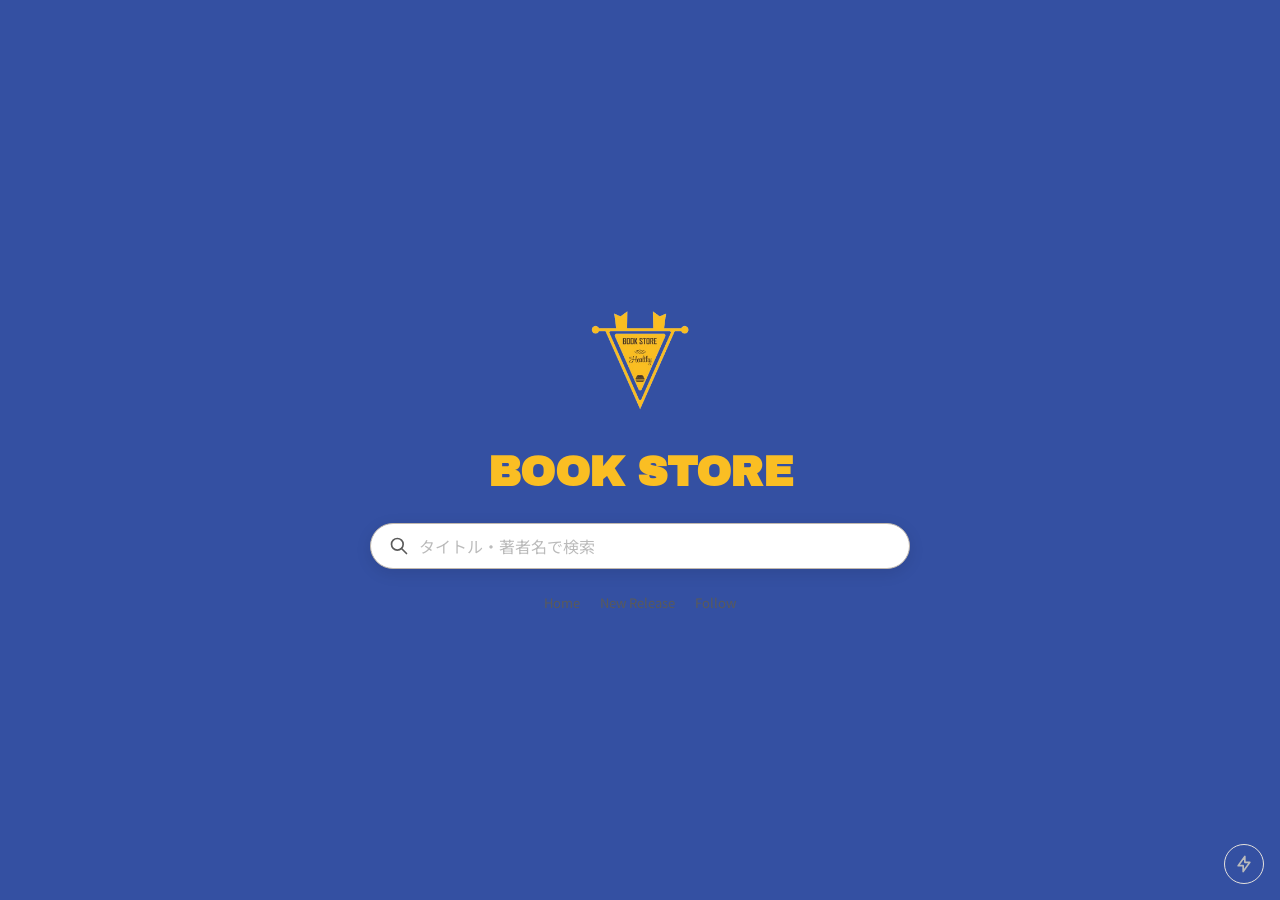
==== commit 8a0a1eb3: "ボット対策とキャッシュ最適化、UI改善 - robots.txt追加: AI系・SEOスクレイパーをブロック、/api/と/data/を全クローラーから制限 - APIキャッシュを5分→24時間に変更" ====
--- a/index.html
+++ b/index.html
@@ -23,7 +23,7 @@
     <div class="search-page" id="searchPage">
         <!-- 雷オンオフボタン -->
         <button id="lightningToggle" class="lightning-toggle" aria-label="雷エフェクト切替">
-            <svg width="20" height="20" viewBox="0 0 24 24" fill="none" stroke="currentColor" stroke-width="2" stroke-linecap="round" stroke-linejoin="round"><polygon points="13 2 3 14 12 14 11 22 21 10 12 10 13 2"/></svg>
+            <svg width="20" height="20" viewBox="0 0 24 24" fill="none" stroke="currentColor" stroke-width="2" stroke-linecap="round" stroke-linejoin="round"><path d="M13 3l0 7h6l-8 11v-7h-6l8 -11"/></svg>
         </button>
         <!-- 雷エフェクト -->
         <canvas id="lightningCanvas" class="lightning-canvas"></canvas>
@@ -36,7 +36,7 @@
             <form class="search-form" id="searchForm" autocomplete="off">
                 <div class="search-bar">
                     <svg class="search-icon" width="20" height="20" viewBox="0 0 24 24" fill="none" stroke="currentColor" stroke-width="2" stroke-linecap="round" stroke-linejoin="round">
-                        <circle cx="11" cy="11" r="8"/><line x1="21" y1="21" x2="16.65" y2="16.65"/>
+                        <path d="M10 10m-7 0a7 7 0 1 0 14 0a7 7 0 1 0 -14 0"/><path d="M21 21l-6 -6"/>
                     </svg>
                     <input type="text" id="searchInput" placeholder="タイトル・著者名で検索" autofocus>
                     <button type="button" class="search-clear" id="searchClear" hidden>&times;</button>
--- a/style.css
+++ b/style.css
@@ -72,15 +72,21 @@
 /* ヘッダーロゴ（位置調整は.header-container直後で定義） */
 
 .header-logo-img {
-    height: 28px;
-    width: 28px;
+    height: 34px;
+    width: 34px;
     object-fit: contain;
     border-radius: 0;
 }
 
+@media (max-width: 768px) {
+    .header-logo-img {
+        border-radius: 6px;
+    }
+}
+
 header h1 {
     color: #3450A2;
-    font-size: 28px;
+    font-size: 34px;
     font-weight: 900;
     margin-right: auto;
     font-family: 'Archivo Black', 'Inter', 'Noto Sans JP', sans-serif;
@@ -305,37 +311,38 @@
 .book-grid {
     display: grid;
     grid-template-columns: repeat(6, 1fr);
-    gap: 40px 24px;
+    gap: 30px 18px;
 }
 
 .book-item {
     overflow: hidden;
-    transition: transform 0.3s, box-shadow 0.3s;
+    transition: transform 0.3s;
     cursor: pointer;
-    background-color: var(--color-card);
-    border-radius: 6px;
-    box-shadow: 0 1px 4px rgba(0,0,0,0.06);
+    background-color: transparent;
+    border-radius: 0;
+    box-shadow: none;
     display: flex;
     flex-direction: column;
 }
 
 .book-item:hover {
     transform: translateY(-4px);
-    box-shadow: 0 8px 24px rgba(0,0,0,0.1);
 }
 
 .book-item img {
     width: 100%;
-    height: 240px;
+    height: 180px;
     object-fit: contain;
     object-position: bottom;
     display: block;
     flex-shrink: 0;
+    border-radius: 3px;
+    filter: drop-shadow(0 2px 4px rgba(0,0,0,0.15));
 }
 
 .book-placeholder {
     width: 100%;
-    height: 280px;
+    height: 210px;
     display: flex;
     align-items: center;
     justify-content: center;
@@ -402,8 +409,8 @@
 }
 
 .book-item h3 {
-    padding: 4px 8px 2px 8px;
-    font-size: 14px;
+    padding: 3px 6px 1px 6px;
+    font-size: 13px;
     font-weight: 400;
     text-align: center;
     color: var(--color-text);
@@ -412,8 +419,8 @@
 }
 
 .book-item .author {
-    padding: 0 8px 6px 8px;
-    font-size: 12px;
+    padding: 0 6px 4px 6px;
+    font-size: 11px;
     text-align: center;
     color: var(--color-text-sub);
     margin: 0;
@@ -438,14 +445,24 @@
 
 @media (max-width: 768px) {
     .book-grid {
-        grid-template-columns: repeat(3, 1fr);
-        gap: 12px;
+        grid-template-columns: repeat(4, 1fr);
+        gap: 8px;
     }
 
     .book-item img {
         height: auto;
         object-fit: cover;
         object-position: center;
+    }
+
+    .book-item h3 {
+        padding: 2px 4px 1px 4px;
+        font-size: 10px;
+    }
+
+    .book-item .author {
+        padding: 0 4px 3px 4px;
+        font-size: 9px;
     }
 
     .book-placeholder,
@@ -509,7 +526,7 @@
 
 .skeleton-image {
     width: 100%;
-    height: 280px;
+    height: 210px;
     background: linear-gradient(90deg, #eee 25%, #e0e0e0 50%, #eee 75%);
     background-size: 200% 100%;
     animation: skeleton-loading 1.5s infinite;
@@ -706,6 +723,24 @@
     font-weight: 500;
 }
 
+/* ページヘッダー（共通） */
+.page-header {
+    padding: 20px 0 0;
+    margin-bottom: 30px;
+}
+
+.page-header h1 {
+    font-size: 20px;
+    color: #888;
+    margin-bottom: 12px;
+    padding-bottom: 12px;
+    border-bottom: 1px solid #d5d5d5;
+    font-family: 'Inter', 'Noto Sans JP', sans-serif;
+    font-weight: 700;
+    text-transform: uppercase;
+    letter-spacing: 0.01em;
+}
+
 /* ボトムナビゲーション（アプリ用） */
 .bottom-nav {
     display: none;
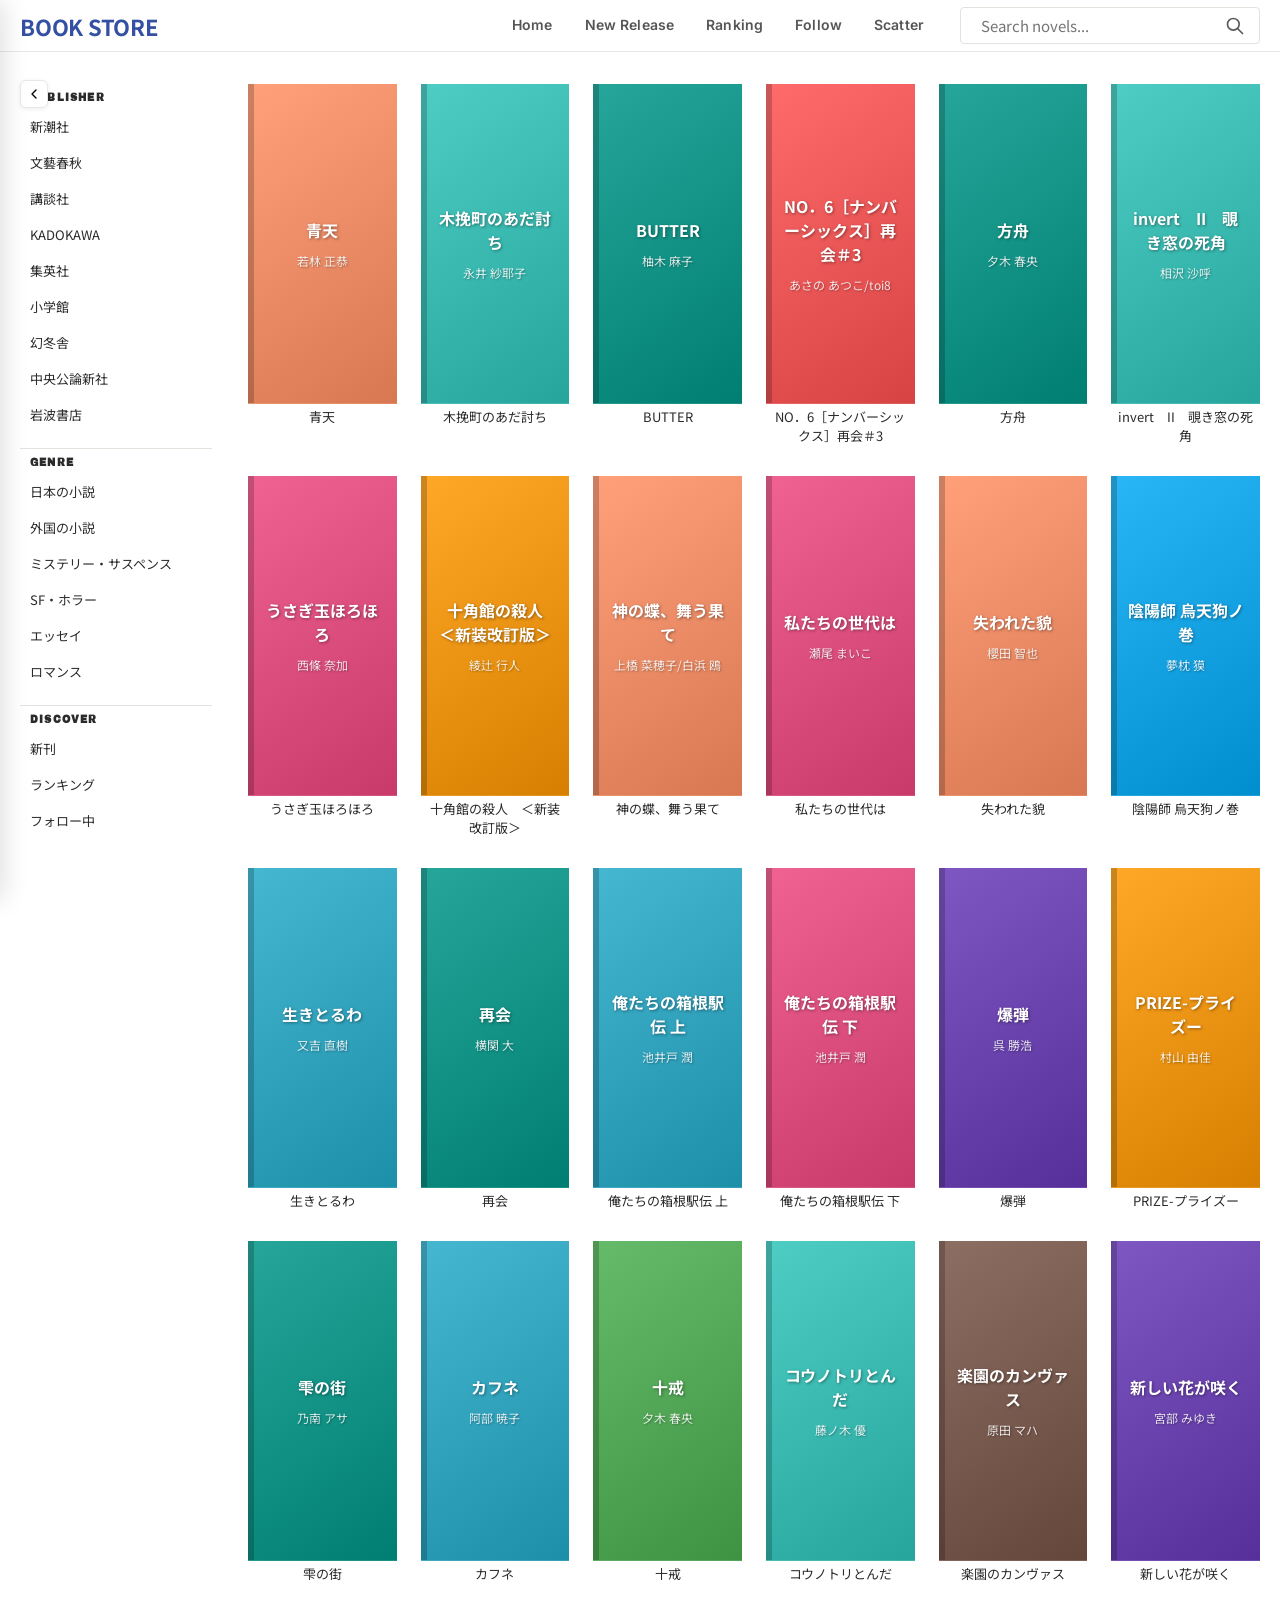
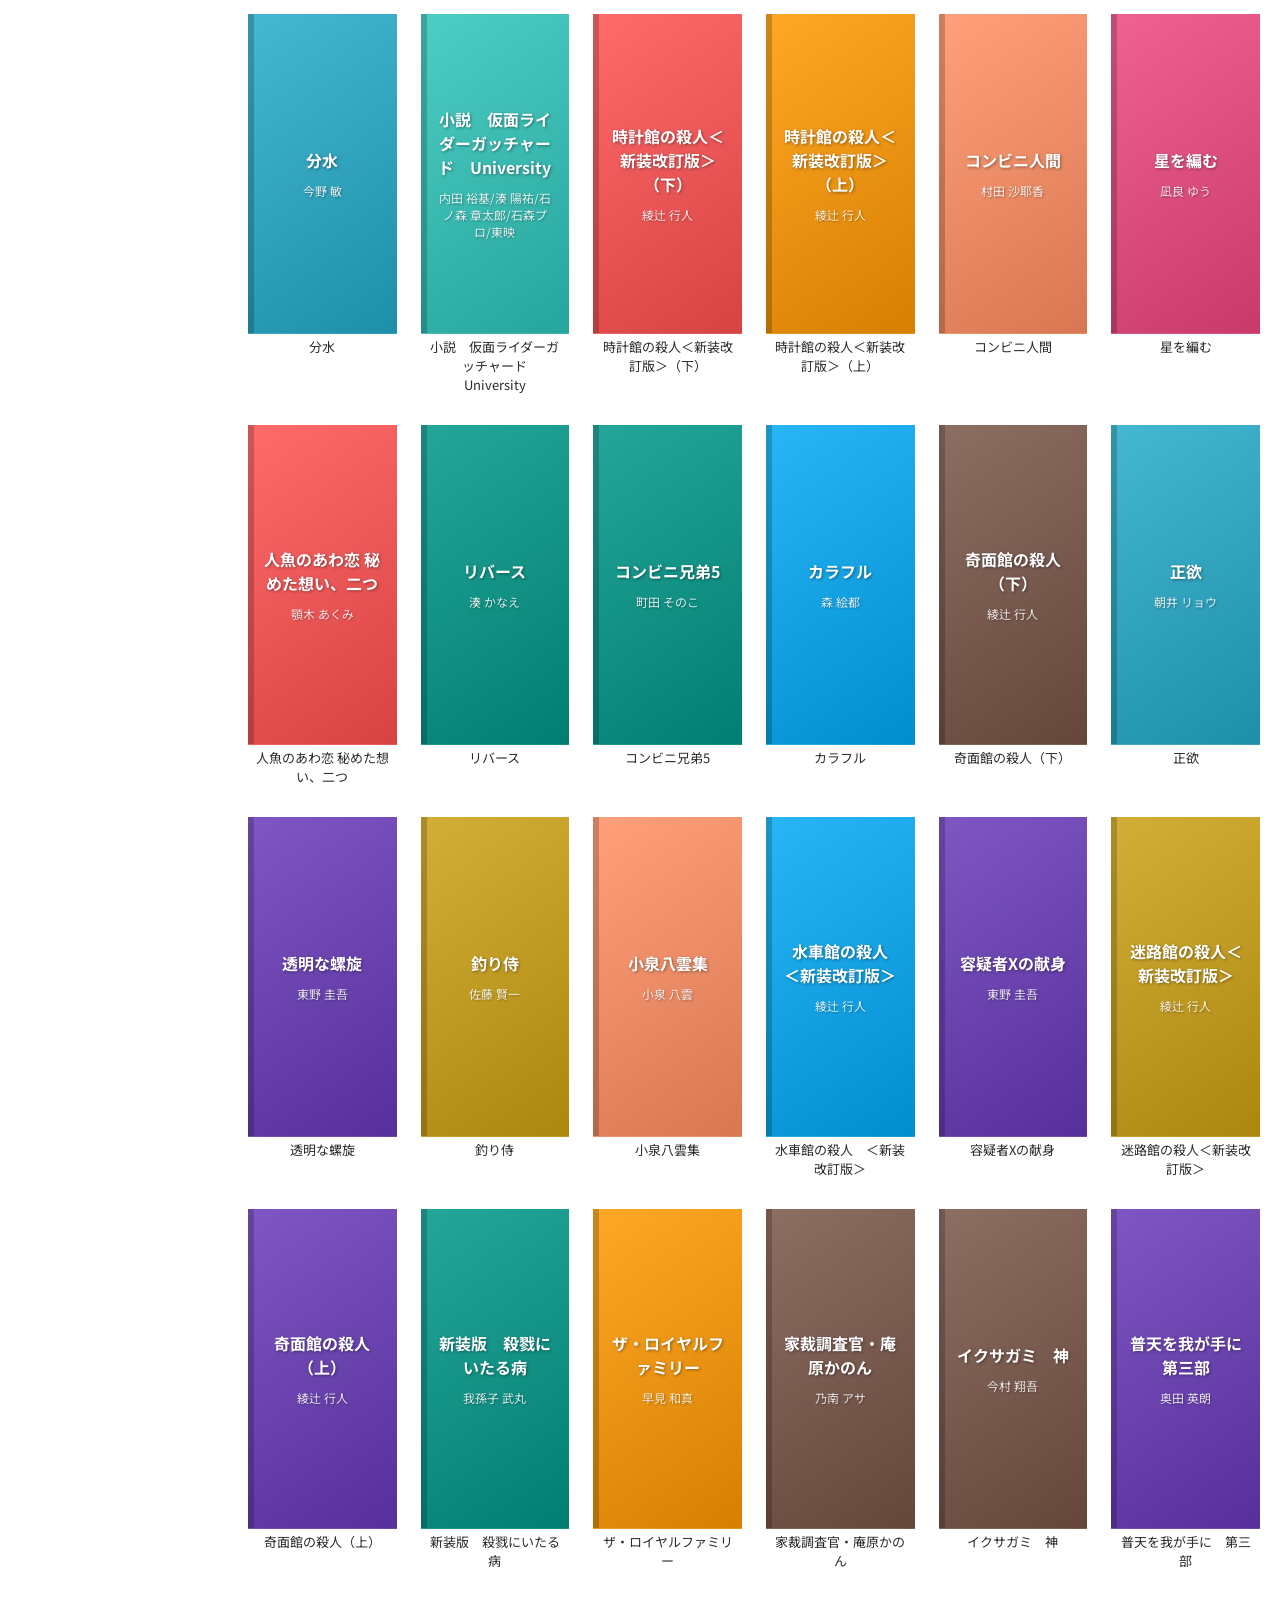
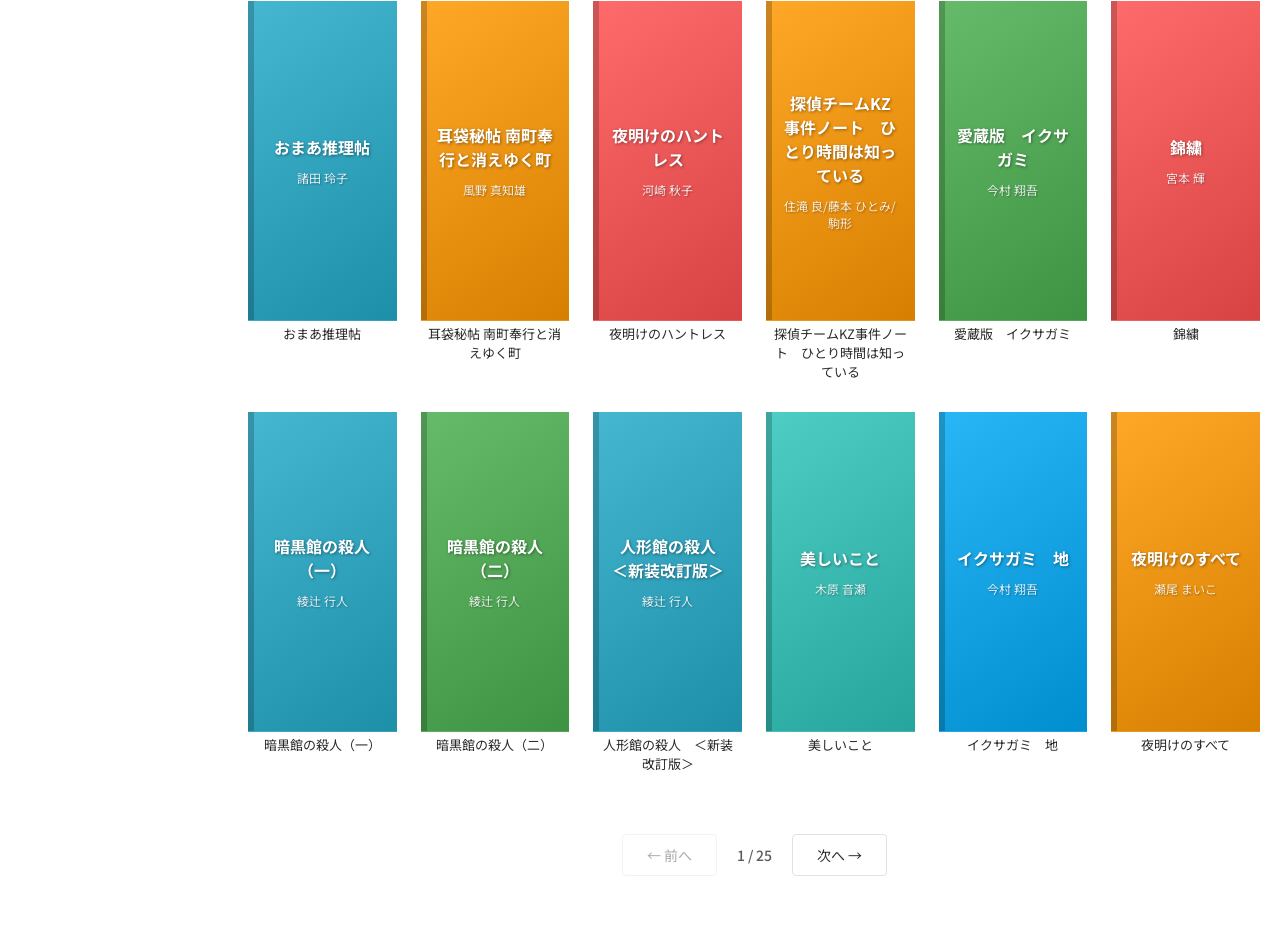
==== commit 48033ab9: "UI全面リニューアル・機能追加 - スキャッターページ追加（ランダム表示、sessionStorageキャッシュ） - モバイルメニュー（ドロワー）・ボトムナビ・検索ポップアップ追加 - ヘッダーリデ" ====
--- a/index.html
+++ b/index.html
@@ -2,61 +2,10 @@
 <html lang="ja">
 <head>
     <meta charset="UTF-8">
-    <meta name="viewport" content="width=device-width, initial-scale=1.0, maximum-scale=1.0, user-scalable=no">
+    <meta http-equiv="refresh" content="0; url=home.html">
     <title>Book Store</title>
-    <link rel="icon" type="image/png" href="favicon.png">
-    <link rel="manifest" href="/manifest.json">
-    <meta name="theme-color" content="#FFFFFF">
-    <meta name="apple-mobile-web-app-capable" content="yes">
-    <meta name="apple-mobile-web-app-status-bar-style" content="default">
-    <link rel="apple-touch-icon" href="/favicon.png">
-    <link rel="preconnect" href="https://fonts.googleapis.com">
-    <link rel="preconnect" href="https://fonts.gstatic.com" crossorigin>
-    <link href="https://fonts.googleapis.com/css2?family=Archivo+Black&family=Inter:wght@400;500;600;700&family=Playfair+Display:wght@400;600;700&family=Crimson+Pro:wght@400;600;700&family=Noto+Sans+JP:wght@300;400;500;700&display=swap" rel="stylesheet">
-    <link rel="stylesheet" href="style.css">
-    <link rel="stylesheet" href="search.css">
-    <script src="rakuten-adapter.js"></script>
-    <script src="lightning.js" defer></script>
-    <script src="search.js" defer></script>
 </head>
 <body>
-    <div class="search-page" id="searchPage">
-        <!-- 雷オンオフボタン -->
-        <button id="lightningToggle" class="lightning-toggle" aria-label="雷エフェクト切替">
-            <svg width="20" height="20" viewBox="0 0 24 24" fill="none" stroke="currentColor" stroke-width="2" stroke-linecap="round" stroke-linejoin="round"><path d="M13 3l0 7h6l-8 11v-7h-6l8 -11"/></svg>
-        </button>
-        <!-- 雷エフェクト -->
-        <canvas id="lightningCanvas" class="lightning-canvas"></canvas>
-        <!-- 中央ロゴ・検索エリア -->
-        <div class="search-center" id="searchCenter">
-            <a href="home.html" class="search-logo">
-                <img src="logo-top.png" alt="Book Store Logo">
-            </a>
-            <h1 class="search-title">Book Store</h1>
-            <form class="search-form" id="searchForm" autocomplete="off">
-                <div class="search-bar">
-                    <svg class="search-icon" width="20" height="20" viewBox="0 0 24 24" fill="none" stroke="currentColor" stroke-width="2" stroke-linecap="round" stroke-linejoin="round">
-                        <path d="M10 10m-7 0a7 7 0 1 0 14 0a7 7 0 1 0 -14 0"/><path d="M21 21l-6 -6"/>
-                    </svg>
-                    <input type="text" id="searchInput" placeholder="タイトル・著者名で検索" autofocus>
-                    <button type="button" class="search-clear" id="searchClear" hidden>&times;</button>
-                </div>
-            </form>
-            <div class="search-nav">
-                <a href="home.html">Home</a>
-                <a href="new-releases.html">New Release</a>
-                <a href="follow.html">Follow</a>
-            </div>
-        </div>
-
-        <!-- 検索結果エリア -->
-        <div class="search-results" id="searchResults" hidden>
-            <div class="results-info" id="resultsInfo"></div>
-            <div class="book-grid" id="resultsGrid"></div>
-            <div class="results-loading" id="resultsLoading" hidden>
-                <div class="spinner"></div>
-            </div>
-        </div>
-    </div>
+    <script>location.replace('home.html');</script>
 </body>
 </html>
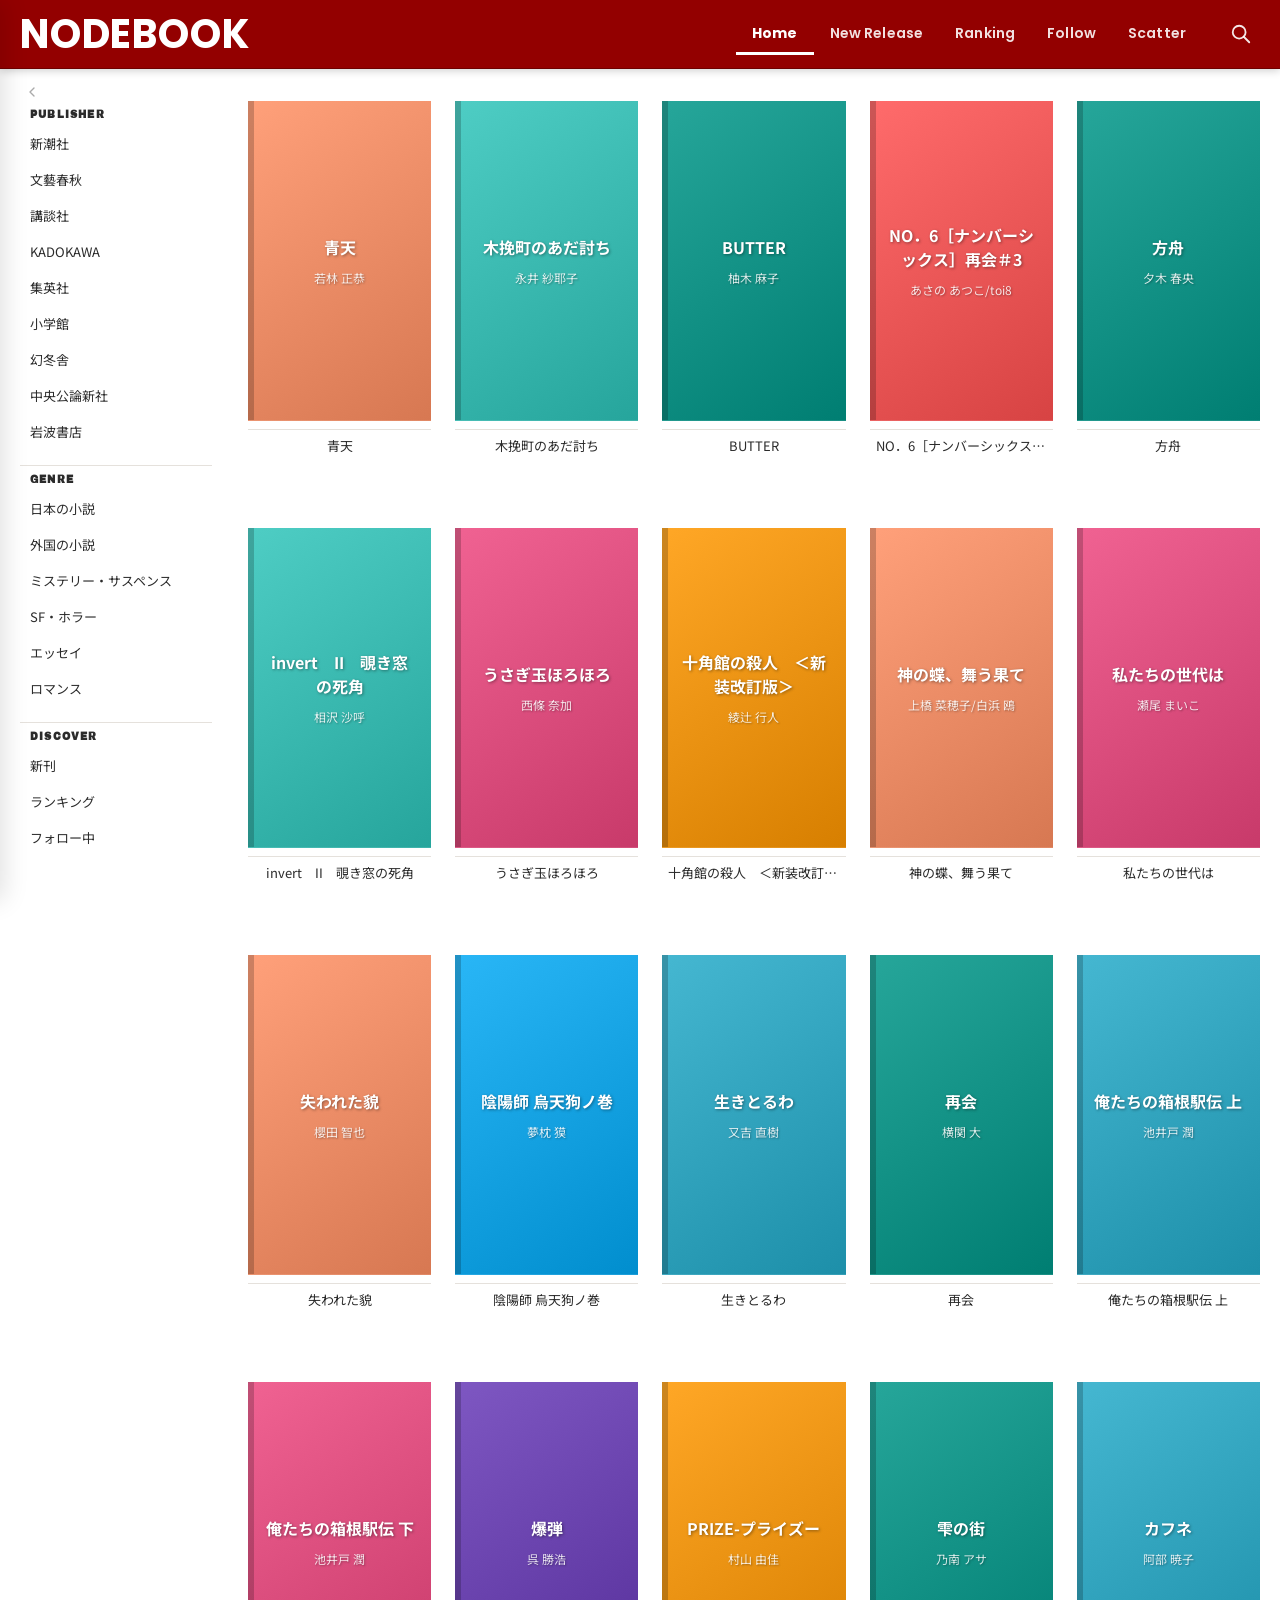
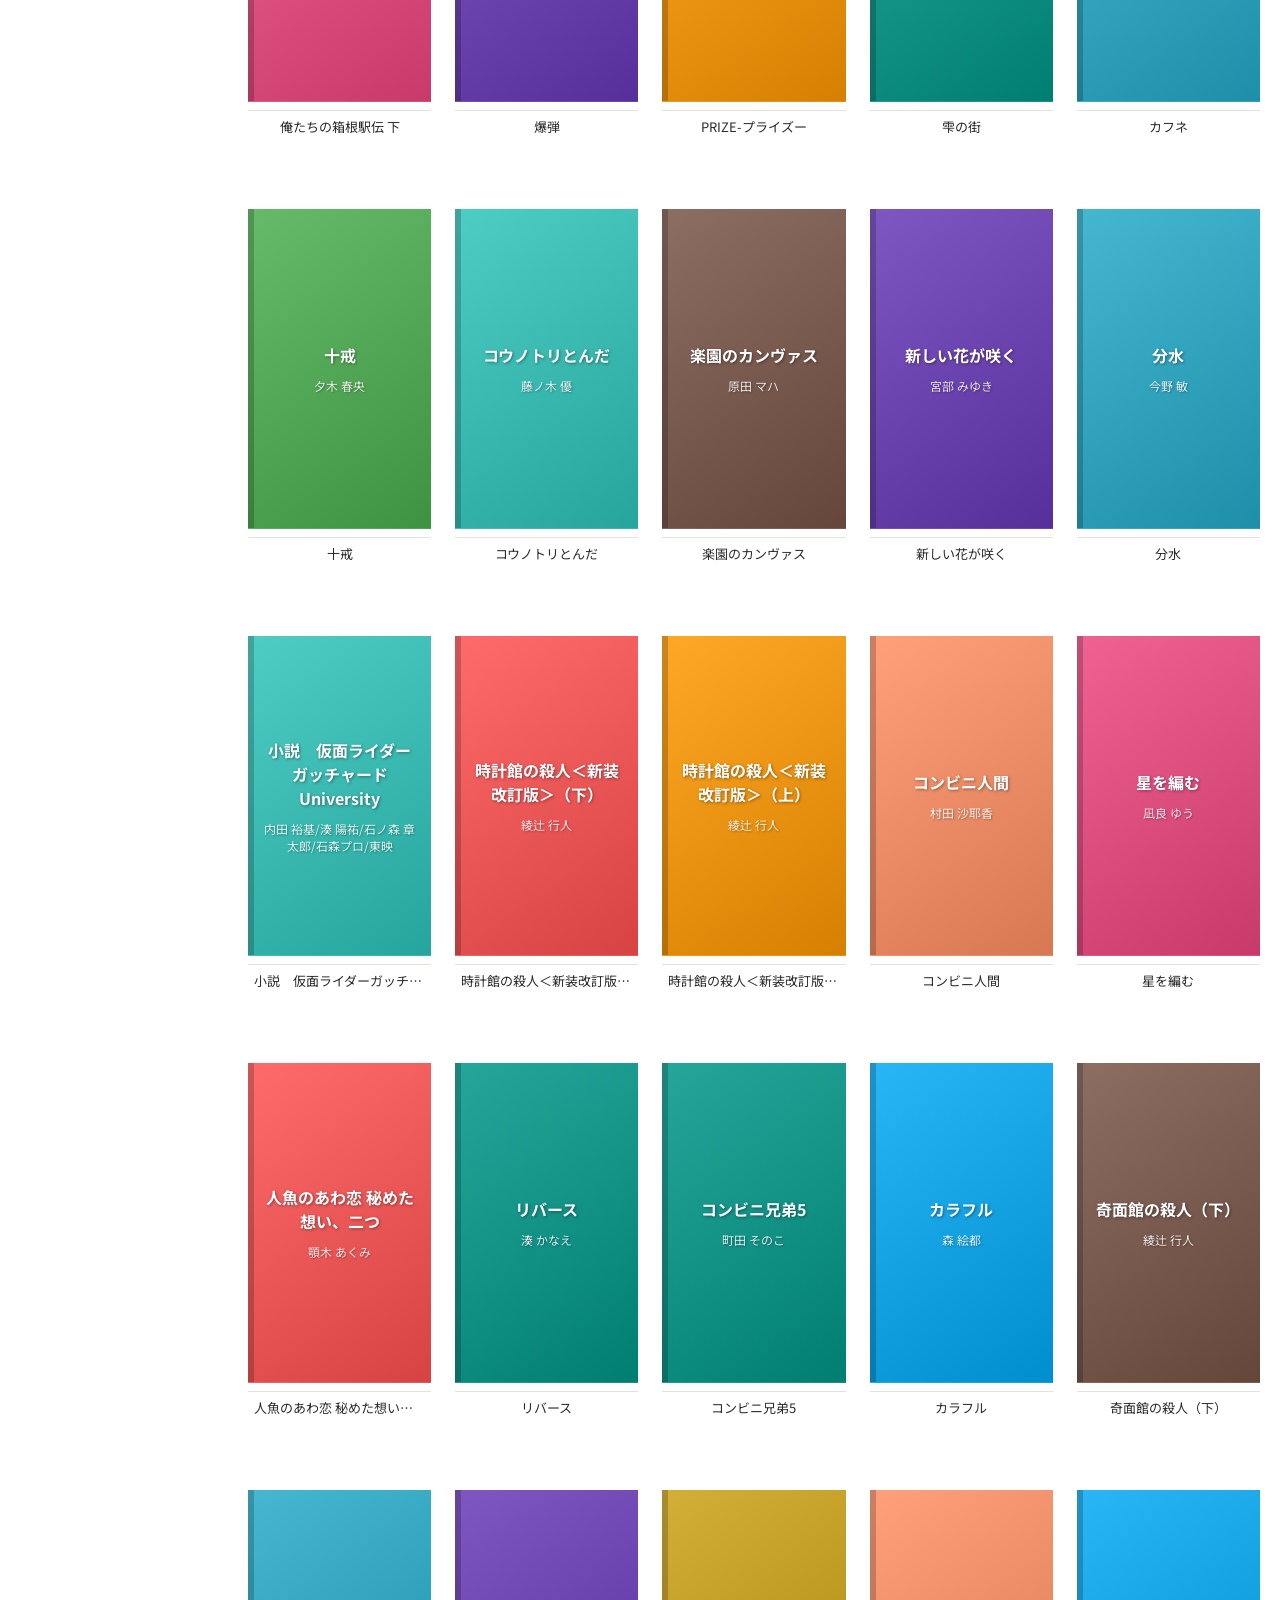
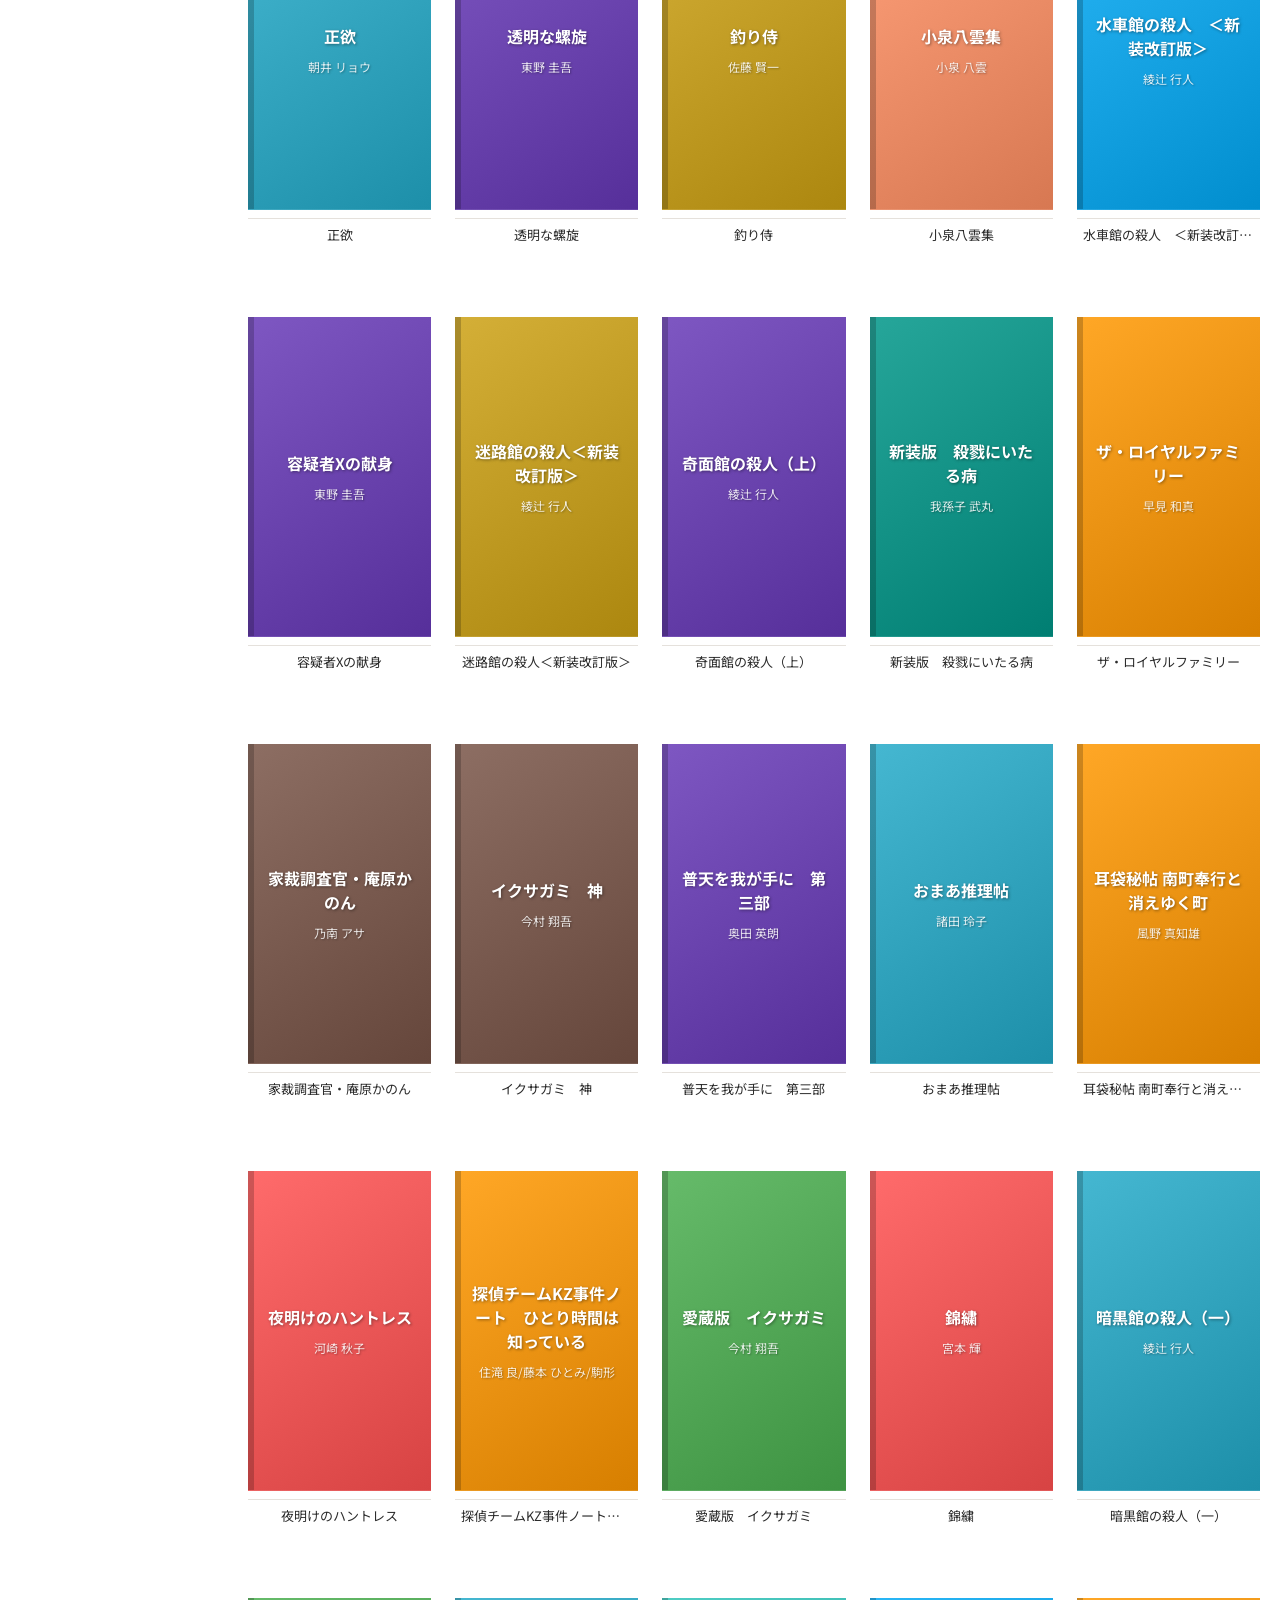
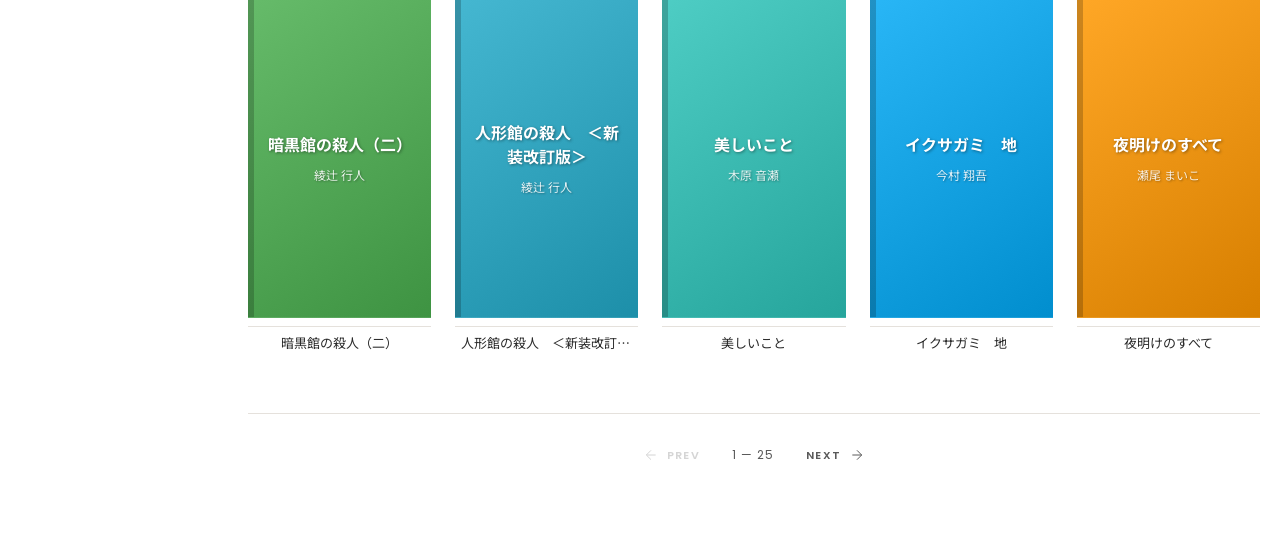
==== commit e6e2482d: "NODEBOOK全面リニューアル・ロゴ刷新・UI改善 - サイト名をNODEBOOKに変更、ヘッダー色#930000 - カスタムロゴ画像をファビコン・PWAアイコン・apple-touch-icon" ====
--- a/index.html
+++ b/index.html
@@ -3,7 +3,7 @@
 <head>
     <meta charset="UTF-8">
     <meta http-equiv="refresh" content="0; url=home.html">
-    <title>Book Store</title>
+    <title>NODEBOOK</title>
 </head>
 <body>
     <script>location.replace('home.html');</script>
